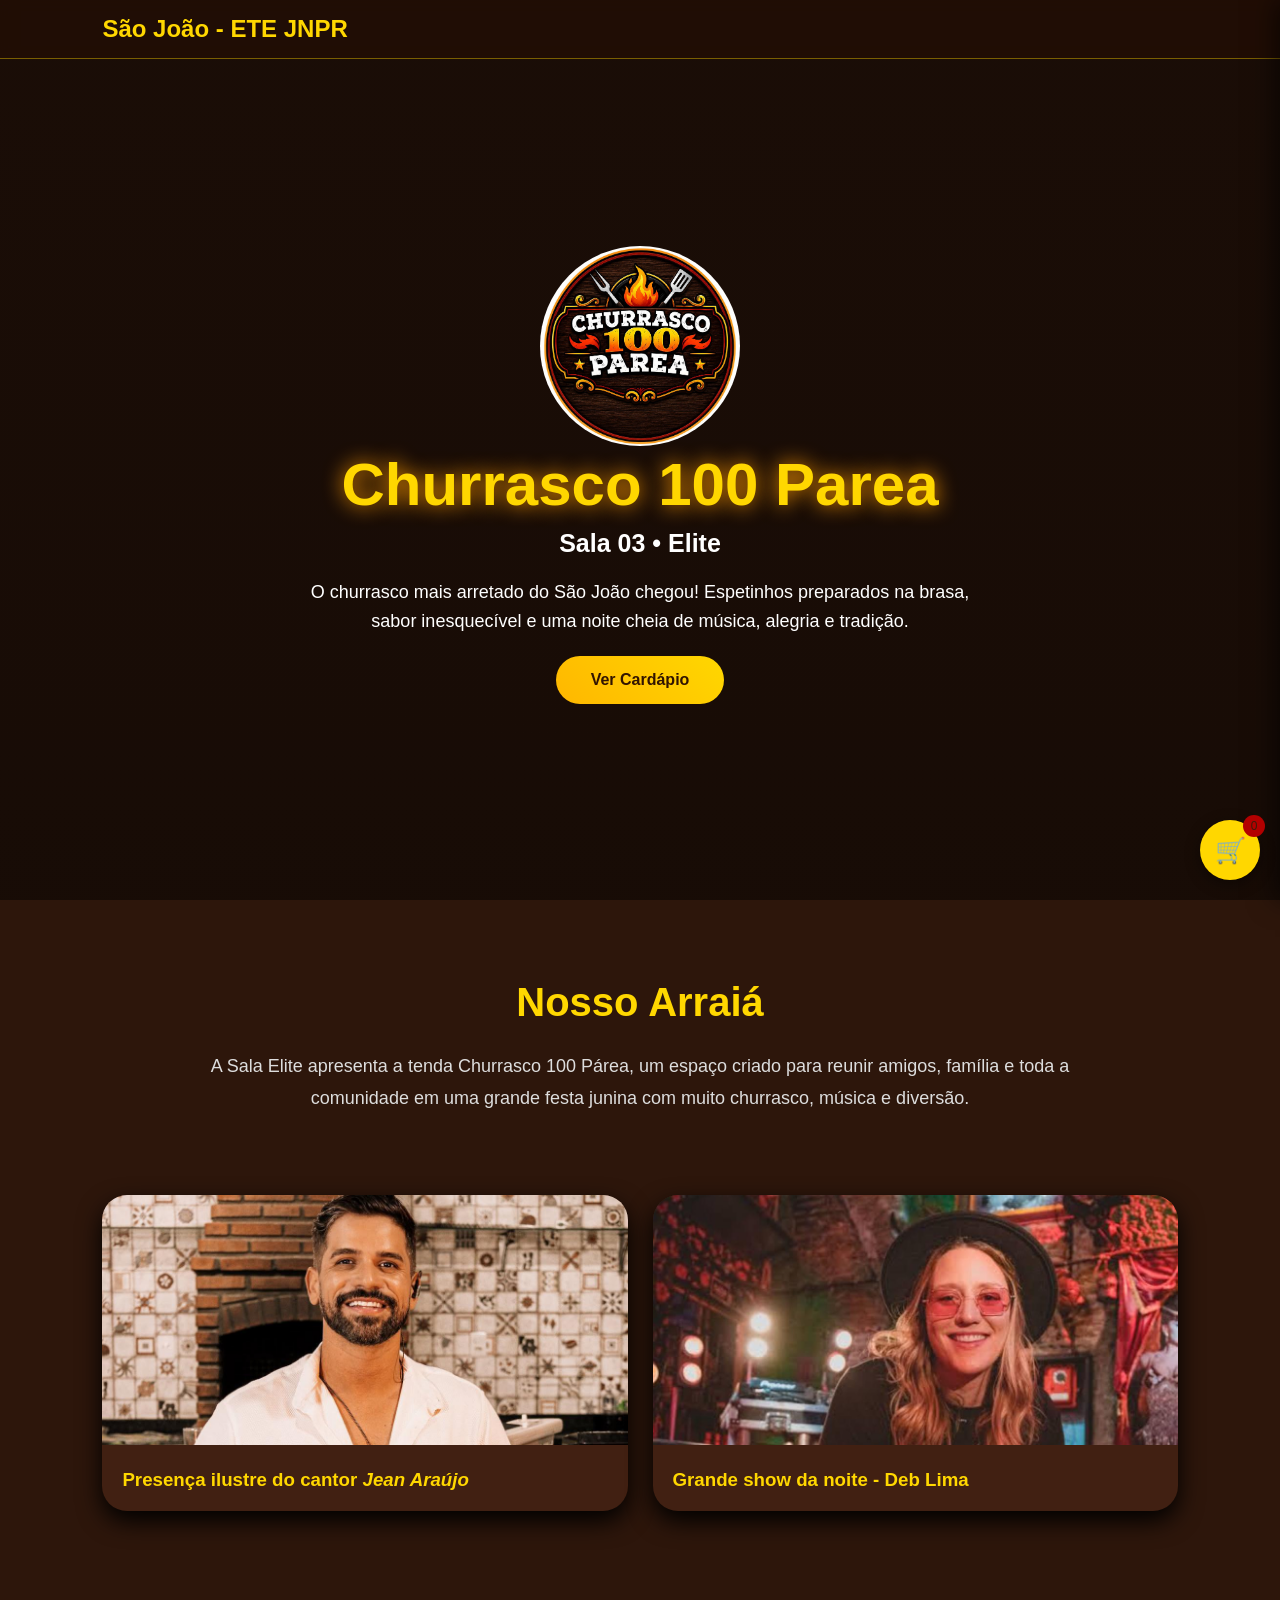
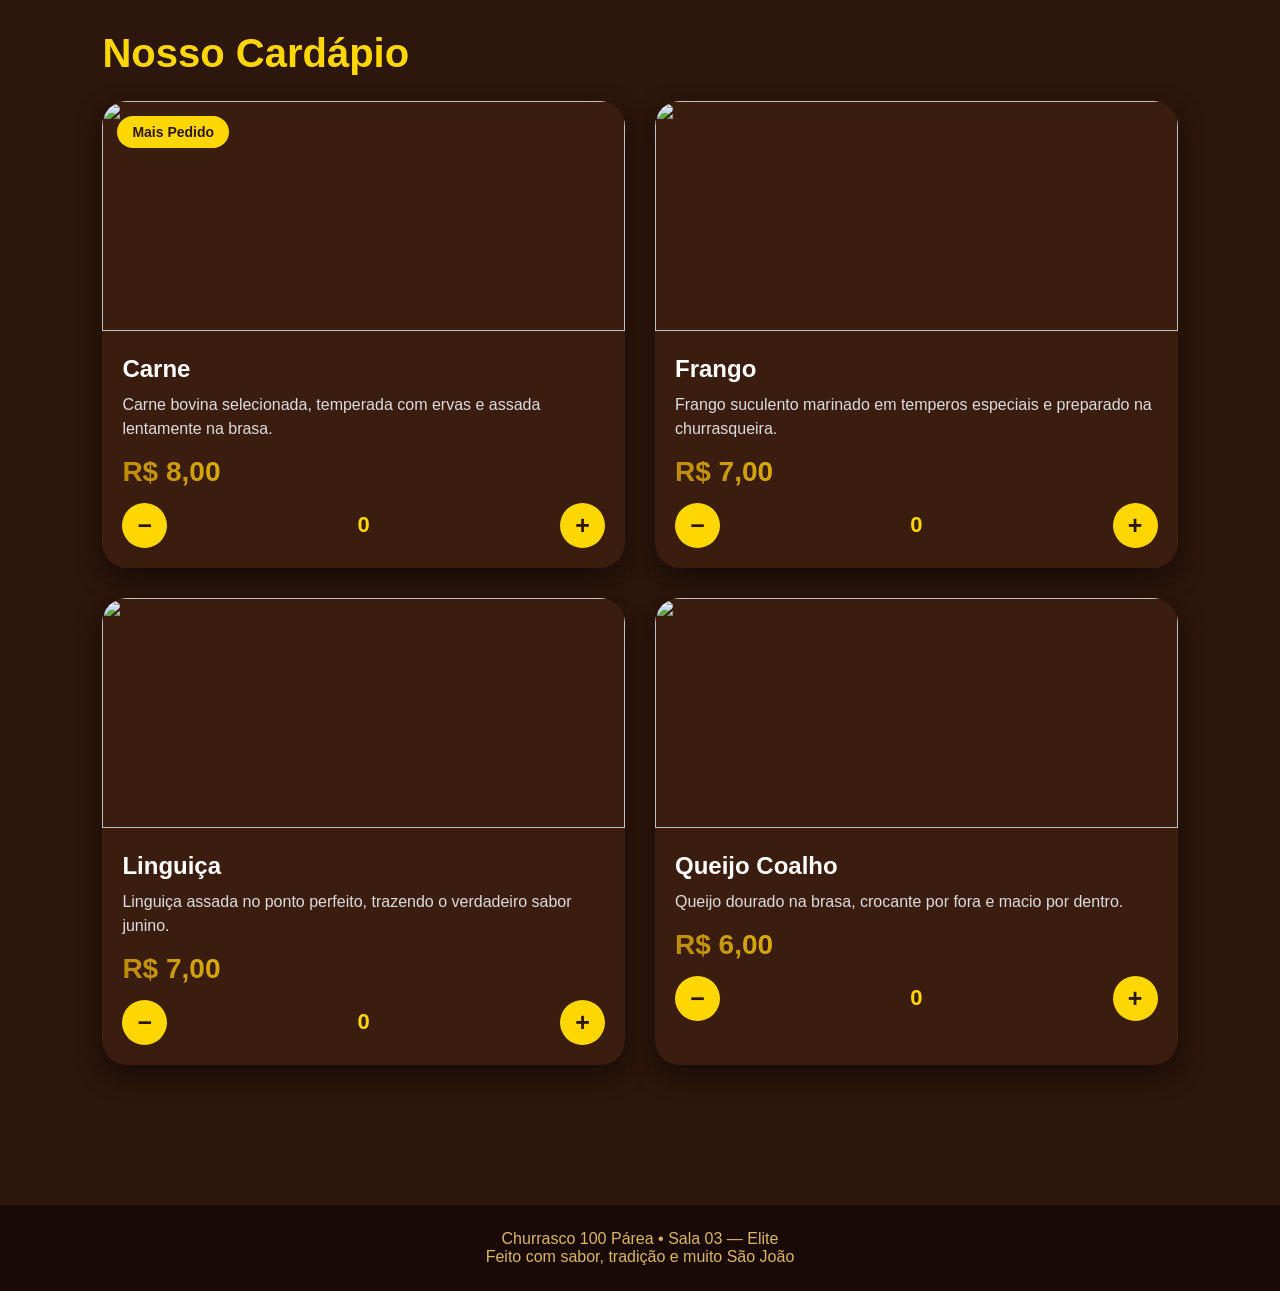
==== sala4.html @ 8bf2d3a0 "Produtos reais modificados" ====
<!DOCTYPE html>
<html lang="pt-BR">
<head>
<meta charset="UTF-8">
<meta name="viewport" content="width=device-width, initial-scale=1.0">

<title>Tapioca Sem Vergonha | Sala Lendários</title>

<link rel="preconnect" href="https://fonts.googleapis.com">
<link rel="preconnect" href="https://fonts.gstatic.com" crossorigin>

<link rel="stylesheet" href="css/style.css">
<link rel="stylesheet" href="css/cardapio.css">

<style>


/* Banner principal */



</style>

</head>

<body>


<header class="topo">

<div class="logo">
São João - ETE JNPR
</div>




</header>



<section class="hero">


<div class="hero-conteudo">


<div class="mascote">
<img src="media/images/logomarca.jpeg">
</div>


<h1>
Churrasco 100 Parea
</h1>


<h2>
Sala 03 • Elite
</h2>


<p>
O churrasco mais arretado do São João chegou!
Espetinhos preparados na brasa, sabor inesquecível
e uma noite cheia de música, alegria e tradição.
</p>


<a href="#cardapio" class="botao-cardapio">
Ver Cardápio
</a>


</div>


</section>


<section class="evento">

<h2 class="titulo">
Nosso Arraiá
</h2>

<p>
A Sala Elite apresenta a tenda Churrasco 100 Párea,
um espaço criado para reunir amigos, família e toda
a comunidade em uma grande festa junina com muito
churrasco, música e diversão.
</p>

</section>


<section class="atracoes">


<div class="card-atracao">

<img src="media/images/jeanaraujo.jpeg">

<h3>
Presença ilustre do cantor <i>Jean Araújo</i>
</h3>

</div>


<div class="card-atracao">

<img src="media/images/deblima.jpeg">

<h3>
Grande show da noite - Deb Lima
</h3>

</div>

</section>
<!-- CARDÁPIO -->

<style>


</style>


<section class="cardapio" id="cardapio">

<h2 class="titulo">
Nosso Cardápio
</h2>


<div class="grade-cardapio">


<!-- Carne -->

<div class="produto">

<div class="selo">
Mais Pedido
</div>

<img src="https://images.unsplash.com/photo-1529193591184-b1d58069ecdd">

<div class="conteudo">

<h3>Carne</h3>

<p>
Carne bovina selecionada, temperada com ervas e assada lentamente na brasa.
</p>

<div class="preco">
R$ 8,00
</div>

<div class="controle">

<button onclick="remover('Carne',8)">−</button>

<div class="quantidade" id="qtd-Carne">
0
</div>

<button onclick="adicionar('Carne',8)">
+
</button>

</div>

</div>

</div>


<!-- Frango -->


<div class="produto">

<img src="https://images.unsplash.com/photo-1608039755401-742074f0548d">

<div class="conteudo">

<h3>Frango</h3>

<p>
Frango suculento marinado em temperos especiais e preparado na churrasqueira.
</p>

<div class="preco">
R$ 7,00
</div>


<div class="controle">

<button onclick="remover('Frango',7)">
−
</button>


<div class="quantidade" id="qtd-Frango">
0
</div>


<button onclick="adicionar('Frango',7)">
+
</button>


</div>

</div>

</div>


<!-- Linguiça -->


<div class="produto">

<img src="https://images.unsplash.com/photo-1555939594-58d7cb561ad1">


<div class="conteudo">


<h3>
Linguiça
</h3>


<p>
Linguiça assada no ponto perfeito, trazendo o verdadeiro sabor junino.
</p>


<div class="preco">
R$ 7,00
</div>


<div class="controle">


<button onclick="remover('Linguiça',7)">
−
</button>


<div class="quantidade" id="qtd-Linguiça">
0
</div>


<button onclick="adicionar('Linguiça',7)">
+
</button>


</div>


</div>
</div>
<!-- Queijo -->
<div class="produto">
<img src="https://images.unsplash.com/photo-1544025162-d76694265947">
<div class="conteudo">
<h3>
Queijo Coalho
</h3>
<p>
Queijo dourado na brasa, crocante por fora e macio por dentro.
</p>
<div class="preco">
R$ 6,00
</div>
<div class="controle">
<button onclick="remover('Queijo',6)">
−
</button>
<div class="quantidade" id="qtd-Queijo">
0
</div>
<button onclick="adicionar('Queijo',6)">
+
</button>
</div>
</div>
</div>
</div>
</section>
<div class="painel-carrinho" id="carrinho">

<button class="fechar" onclick="fecharCarrinho()">&Cross;</button>

<h2 class="titulo-carrinho">
🛒 Seu Pedido
</h2>

<div id="listaCarrinho">
    <p>Seu carrinho está vazio.</p>
</div>

<div class="total-carrinho">
Total: R$ <span id="valorTotal">0.00</span>
</div>

<button class="finalizar" onclick="finalizarPedido()">
Finalizar Pedido
</button>

</div>

<footer>

Churrasco 100 Párea • Sala 03 — Elite<br>
Feito com sabor, tradição e muito São João

</footer>

<div class="botao-carrinho">

🛒

<div class="contador">
0
</div>

</div>

<script src="js/script.js"></script>
<script src="js/sala4.js"></script>
</body>
</html>
---- css/style.css ----
body{
    overflow-x:hidden;
}

.painel-carrinho{
    position:fixed;
    top:0;
    right:0;
    width:350px;
    height:100vh;
    background:#2a1208;
    box-shadow:-5px 0 25px rgba(0,0,0,.6);
    z-index:2000;
    padding:25px;
    overflow-y:auto;

    transform:translateX(100%);
    transition:transform .4s ease;
}

.painel-carrinho.abrir{
    transform:translateX(0);
}

.titulo-carrinho{
    color:#ffd700;
    font-size:30px;
    margin-bottom:20px;
    text-align:center;
}

.fechar{
    position:absolute;
    top:15px;
    right:20px;
    background:none;
    border:none;
    color:white;
    font-size:30px;
    cursor:pointer;
}

.item-carrinho{
    background:#442314;
    padding:15px;
    border-radius:15px;
    margin-bottom:15px;
}

.item-carrinho h4{
    color:#ffd700;
}

.item-carrinho p{
    color:#ddd;
}

.total-carrinho{
    margin-top:20px;
    font-size:25px;
    font-weight:bold;
    text-align:center;
    color:#ffd700;
}

.finalizar{
    margin-top:20px;
    width:100%;
    padding:15px;
    border:none;
    border-radius:30px;
    background:linear-gradient(45deg,#ffb700,#ffd700);
    color:#3b1d10;
    font-weight:bold;
    font-size:18px;
    cursor:pointer;
}

@media(max-width:700px){
    .painel-carrinho{
        width:100%;
    }
}

.hero{
    min-height:100vh;
    background:
    linear-gradient(
        rgba(20,10,5,.75),
        rgba(20,10,5,.85)
    ),
    url("https://images.unsplash.com/photo-1555939594-58d7cb561ad1");
    
    background-size:cover;
    background-position:center;

    display:flex;
    justify-content:center;
    align-items:center;
    text-align:center;
    padding:30px;
}


.hero-conteudo{
    animation: subir 1s ease;
}


@keyframes subir{
    from{
        opacity:0;
        transform:translateY(50px);
    }
    to{
        opacity:1;
        transform:translateY(0);
    }
}


.mascote{
    margin-top:50px;
}
.mascote img {
    width: 200px;
    height: auto;
    border-radius: 50%;
}


.hero h1{
    font-size:60px;
    color:#ffd700;
    text-shadow: 0 0 20px #ff9900;
}


.hero h2{
    font-size:25px;
    margin-top:10px;
}


.hero p{
    max-width:700px;
    margin:20px auto;
    font-size:18px;
    line-height:1.6;
}


.botao-cardapio{
    display:inline-block;
    background:linear-gradient(
        45deg,
        #ffb700,
        #ffd700
    );

    color:#311400;
    text-decoration:none;
    font-weight:bold;
    padding:15px 35px;
    border-radius:30px;
    transition:.3s;
}


.botao-cardapio:hover{
    transform:scale(1.08);
}


/* Informações do evento */

.evento{
    padding:80px 8%;
    text-align:center;
}


.titulo{
    color:#ffd700;
    font-size:40px;
    margin-bottom:25px;
}


.evento p{
    max-width:900px;
    margin:auto;
    line-height:1.8;
    font-size:18px;
    color:#ddd;
}


/* Atrações */

.atracoes{
    padding:0 8% 80px;
    display:grid;
    grid-template-columns:repeat(2,1fr);
    gap:25px;
}


.card-atracao{
    background:#412012;
    border-radius:25px;
    overflow:hidden;
    box-shadow:0 10px 25px black;
    transition:.3s;
}


.card-atracao:hover{
    transform:translateY(-10px);
}


.card-atracao img{
    width:100%;
    height:250px;
    object-fit:cover;
}


.card-atracao h3{
    padding:20px;
    color:#ffd700;
}


@media(max-width:700px){

.hero h1{
    font-size:38px;
}

.hero h2{
    font-size:18px;
}

.atracoes{
    grid-template-columns:1fr;
}

}

*{
    margin:0;
    padding:0;
    box-sizing:border-box;
    font-family: Arial, Helvetica, sans-serif;
}

html{
    scroll-behavior: smooth;
}

body{
    background: #2d160b;
    color: white;
}


/* Barra superior */

.topo{
    position: fixed;
    width:100%;
    top:0;
    z-index:1000;
    background: rgba(35,15,5,.85);
    backdrop-filter: blur(8px);
    padding:15px 8%;
    display:flex;
    justify-content:space-between;
    align-items:center;
    border-bottom:1px solid rgba(255,215,0,.4);
}


.logo{
    font-size:24px;
    font-weight:bold;
    color:#ffd700;
}


/* Botão do carrinho */

.botao-carrinho{
    background:#ffd700;
    color:#3a1c08;
    width:60px;
    height:60px;
    border-radius:50%;

    display:flex;
    align-items:center;
    justify-content:center;

    font-size:25px;
    cursor:pointer;

    position:fixed;
    bottom:20px;
    right:20px;

    z-index:3000;

    box-shadow:0 4px 15px rgba(0,0,0,.4);
}


.contador{
    position:absolute;
    top:-5px;
    right:-5px;

    background:#b30000;
    width:22px;
    height:22px;

    border-radius:50%;

    font-size:12px;
    display:flex;
    align-items:center;
    justify-content:center;
}

footer {
    text-align:center;
    padding:25px;
    background:#1a0a05;
    color:#d9b66a;
    margin-top:40px;
}
---- css/cardapio.css ----
.cardapio{
    padding: 40px 8% 100px;
}

.grade-cardapio{
    display:grid;
    grid-template-columns: repeat(2,1fr);
    gap:30px;
}

.produto{
    background:#3b1d10;
    border-radius:25px;
    overflow:hidden;
    box-shadow:0 10px 25px rgba(0,0,0,.5);
    position:relative;
    transition:.3s;
}

.produto:hover{
    transform:translateY(-10px);
}

.selo{
    position:absolute;
    top:15px;
    left:15px;
    background:#ffd700;
    color:#2d160b;
    padding:8px 15px;
    border-radius:20px;
    font-weight:bold;
    font-size:14px;
}

.produto img{
    width:100%;
    height:230px;
    object-fit:cover;
}

.conteudo{
    padding:20px;
}

.conteudo h3{
    font-size:24px;
    margin-bottom:10px;
}

.conteudo p{
    color:#ddd;
    line-height:1.5;
}

.preco{
    margin:15px 0;
    font-size:28px;
    font-weight:bold;
    background:linear-gradient(
        45deg,
        #b8860b,
        #ffd700,
        #fff3a0
    );
    -webkit-background-clip:text;
    -webkit-text-fill-color:transparent;
}

.controle{
    display:flex;
    justify-content:space-between;
    align-items:center;
    margin-top:15px;
}

.controle button{
    width:45px;
    height:45px;
    border:none;
    border-radius:50%;
    background:#ffd700;
    color:#2d160b;
    font-size:25px;
    font-weight:bold;
    cursor:pointer;
}

.quantidade{
    font-size:22px;
    color:#ffd700;
    font-weight:bold;
}

@media(max-width:700px){

.grade-cardapio{
    grid-template-columns:1fr;
}

.controle button{
    width:40px;
    height:40px;
}

}
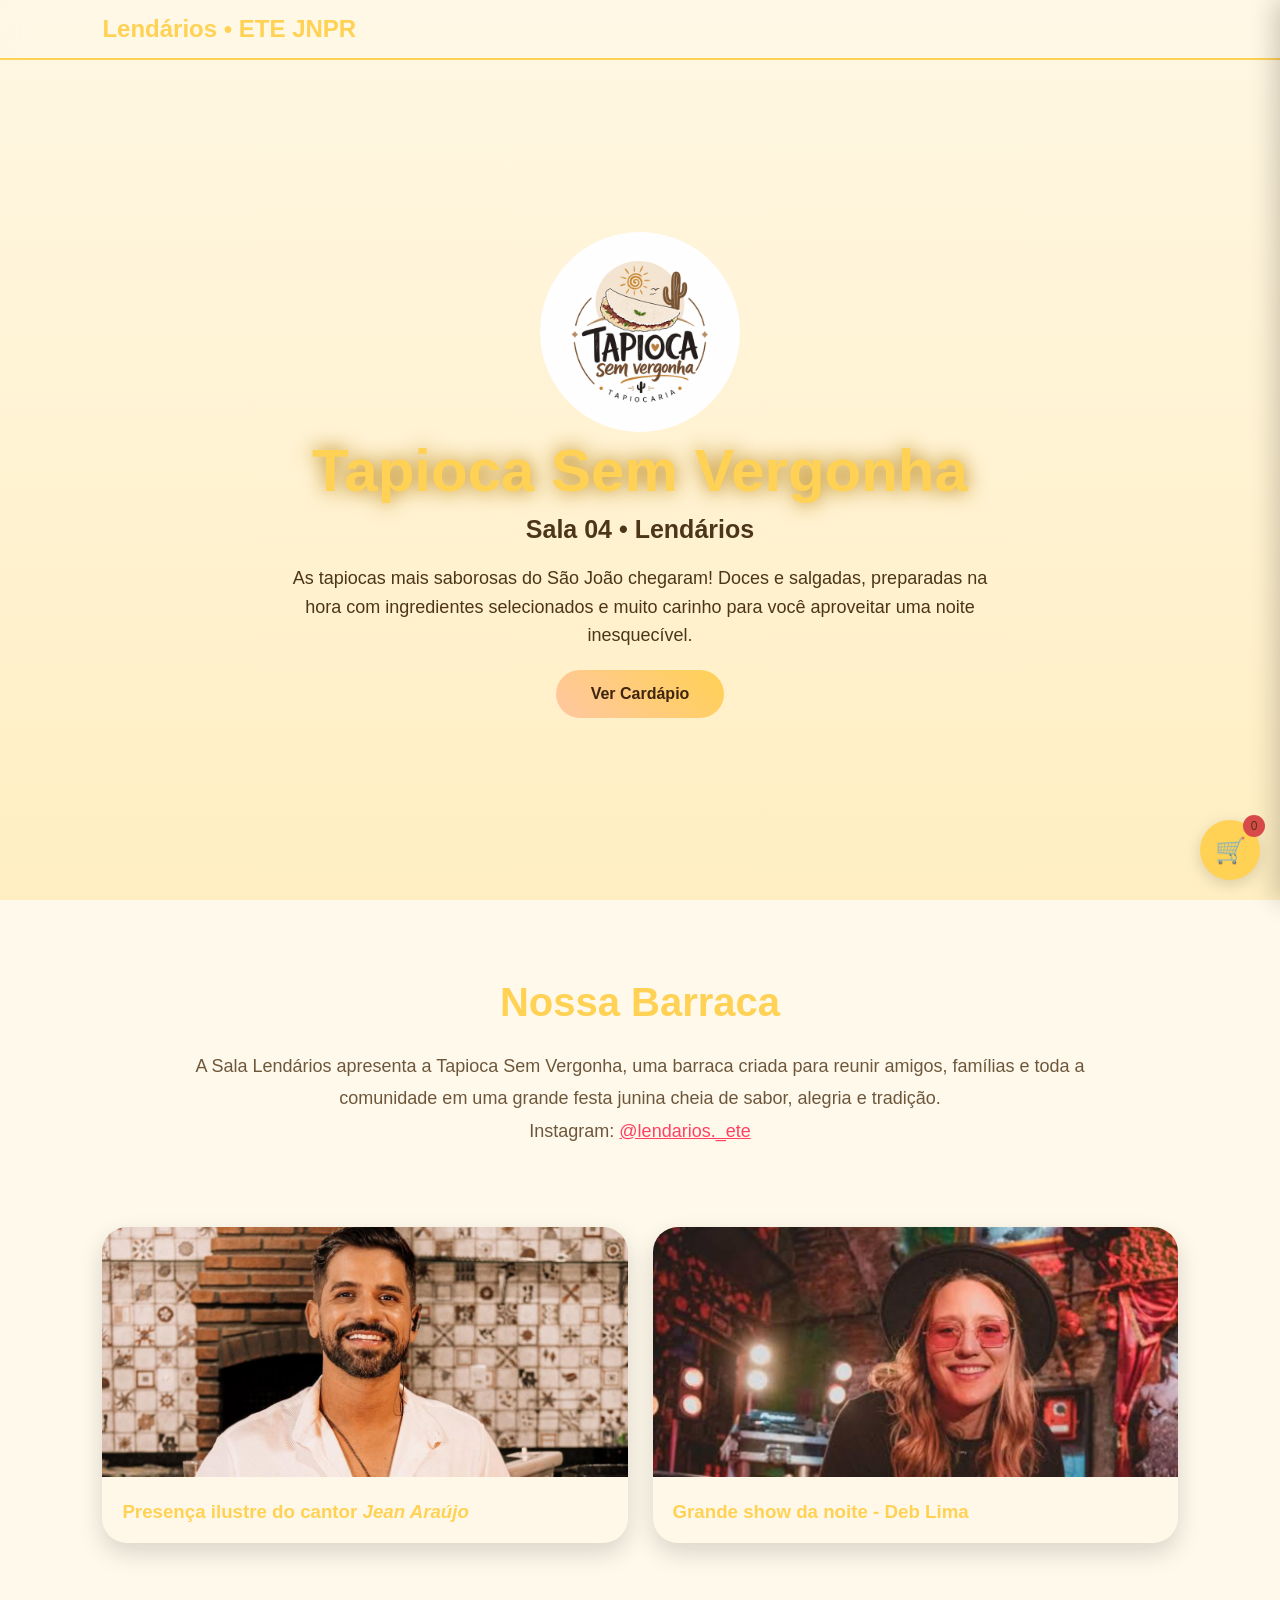
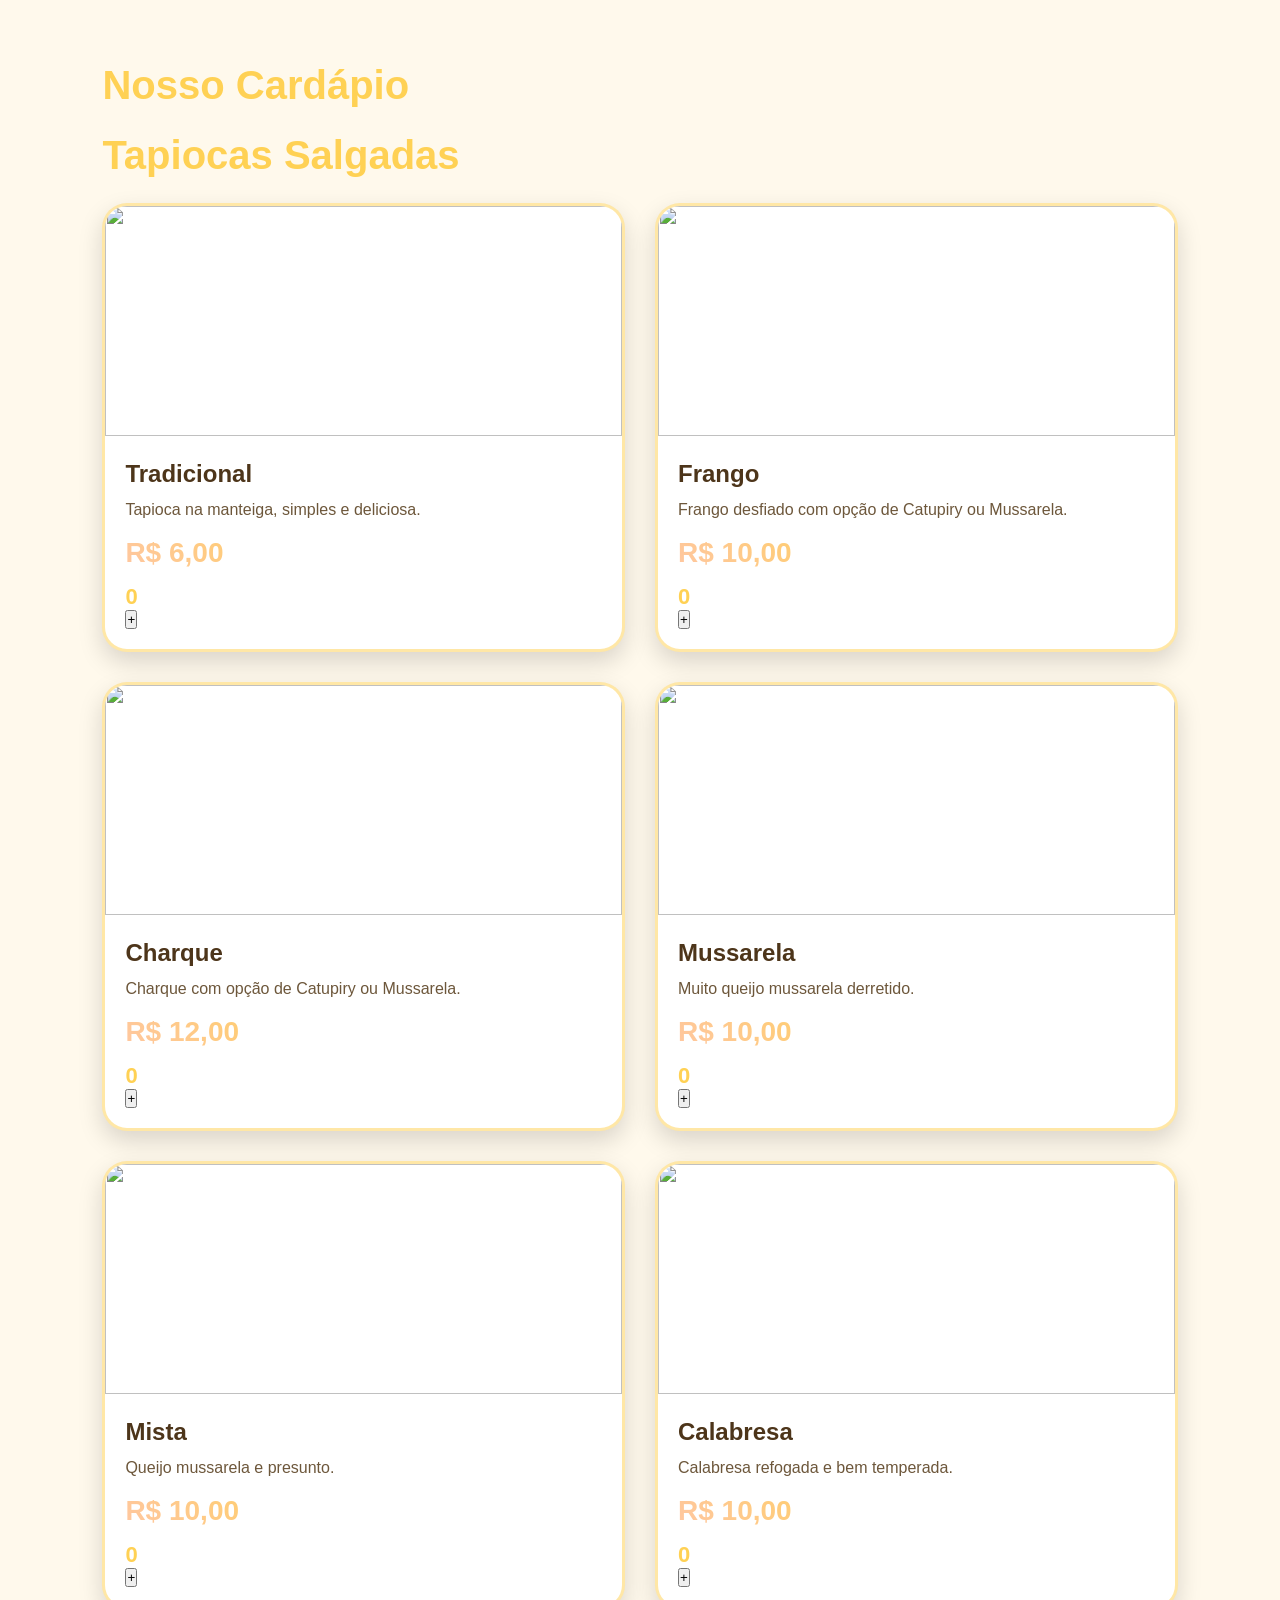
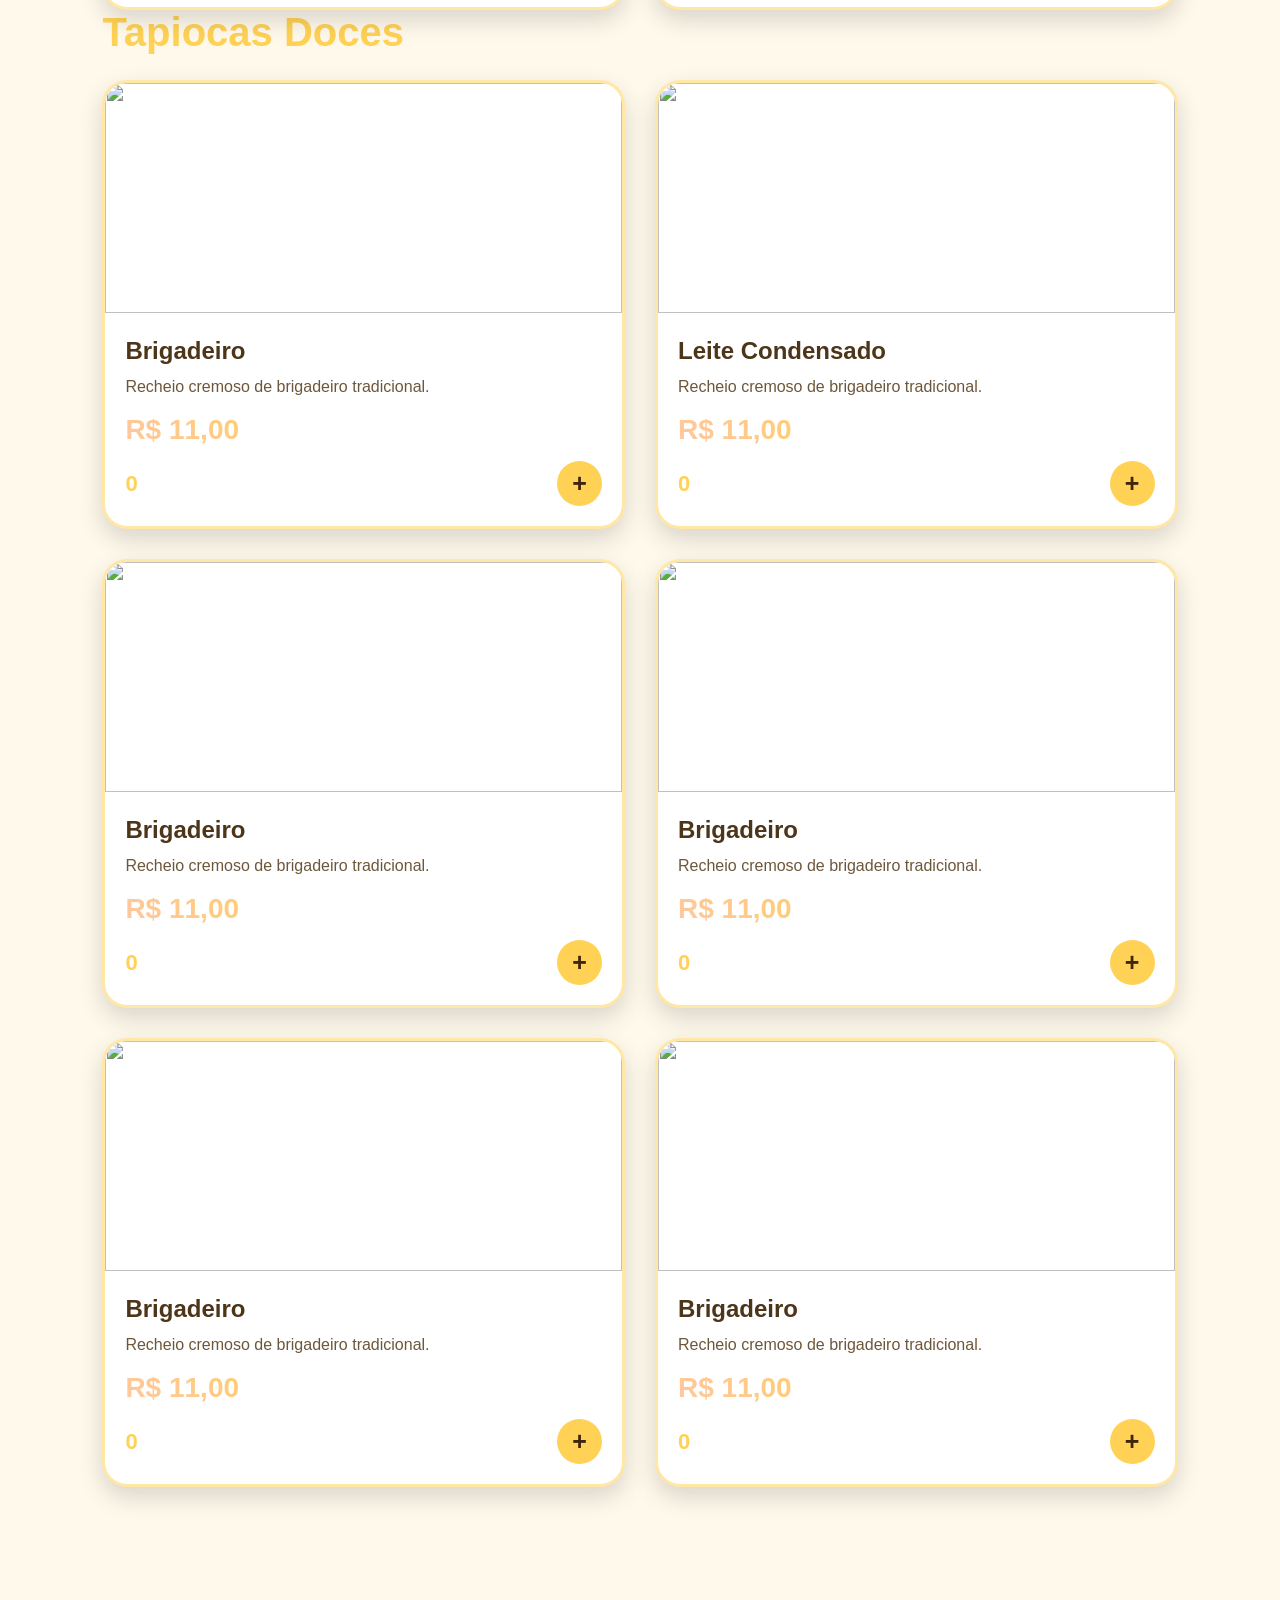
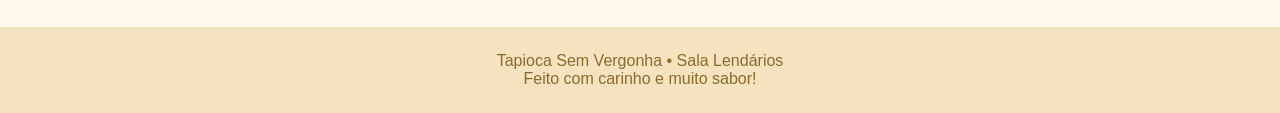
==== commit b88f87ca: "CSS corrigido e Sala 4 começado" ====
--- a/sala4.html
+++ b/sala4.html
@@ -10,60 +10,36 @@
 <link rel="preconnect" href="https://fonts.gstatic.com" crossorigin>
 
 <link rel="stylesheet" href="css/style.css">
-<link rel="stylesheet" href="css/cardapio.css">
-
-<style>
-
-
-/* Banner principal */
-
-
-
-</style>
+<link rel="stylesheet" href="css/sala4.css">
 
 </head>
-
 <body>
 
-
 <header class="topo">
 
 <div class="logo">
-São João - ETE JNPR
-</div>
-
-
-
+Lendários • ETE JNPR
+</div>
 
 </header>
 
-
-
 <section class="hero">
-
-
 <div class="hero-conteudo">
-
-
 <div class="mascote">
-<img src="media/images/logomarca.jpeg">
-</div>
-
-
+<img src="media/images/logo_sala4.jpeg">
+</div>
 <h1>
-Churrasco 100 Parea
+Tapioca Sem Vergonha
 </h1>
-
-
 <h2>
-Sala 03 • Elite
+Sala 04 • Lendários
 </h2>
 
-
-<p>
-O churrasco mais arretado do São João chegou!
-Espetinhos preparados na brasa, sabor inesquecível
-e uma noite cheia de música, alegria e tradição.
+<p>
+As tapiocas mais saborosas do São João chegaram!
+Doces e salgadas, preparadas na hora com ingredientes
+selecionados e muito carinho para você aproveitar
+uma noite inesquecível.
 </p>
 
 
@@ -81,14 +57,18 @@
 <section class="evento">
 
 <h2 class="titulo">
-Nosso Arraiá
+Nossa Barraca
 </h2>
 
 <p>
-A Sala Elite apresenta a tenda Churrasco 100 Párea,
-um espaço criado para reunir amigos, família e toda
-a comunidade em uma grande festa junina com muito
-churrasco, música e diversão.
+A Sala Lendários apresenta a Tapioca Sem Vergonha,
+uma barraca criada para reunir amigos, famílias e toda
+a comunidade em uma grande festa junina cheia de sabor,
+alegria e tradição.
+</p>
+
+<p>
+Instagram: <a href="https://www.instagram.com/lendarios._ete?utm_source=ig_web_button_share_sheet&igsh=ZDNlZDc0MzIxNw==">@lendarios._ete</a>
 </p>
 
 </section>
@@ -119,13 +99,6 @@
 </div>
 
 </section>
-<!-- CARDÁPIO -->
-
-<style>
-
-
-</style>
-
 
 <section class="cardapio" id="cardapio">
 
@@ -133,170 +106,290 @@
 Nosso Cardápio
 </h2>
 
+<h3 class="titulo">
+Tapiocas Salgadas
+</h3>
+
 
 <div class="grade-cardapio">
 
-
-<!-- Carne -->
-
-<div class="produto">
-
-<div class="selo">
-Mais Pedido
-</div>
-
-<img src="https://images.unsplash.com/photo-1529193591184-b1d58069ecdd">
-
-<div class="conteudo">
-
-<h3>Carne</h3>
-
-<p>
-Carne bovina selecionada, temperada com ervas e assada lentamente na brasa.
-</p>
-
-<div class="preco">
-R$ 8,00
-</div>
-
-<div class="controle">
-
-<button onclick="remover('Carne',8)">−</button>
-
-<div class="quantidade" id="qtd-Carne">
-0
-</div>
-
-<button onclick="adicionar('Carne',8)">
-+
-</button>
-
-</div>
-
-</div>
-
-</div>
-
-
-<!-- Frango -->
-
-
-<div class="produto">
-
-<img src="https://images.unsplash.com/photo-1608039755401-742074f0548d">
-
-<div class="conteudo">
-
+<div class="produto">
+
+<img src="https://encrypted-tbn0.gstatic.com/images?q=tbn:ANd9GcSapyC0Q4CDub-XWkuelYWZqKrI5QanlFvmNkxdcg4-Lw&s=10">
+
+<div class="conteudo">
+
+<h3>Tradicional</h3>
+
+<p>
+Tapioca na manteiga, simples e deliciosa.
+</p>
+
+<div class="preco">
+R$ 6,00
+</div>
+
+<div class="quantidade" id="qtd-Tradicional">
+0
+</div>
+
+<button onclick="adicionar('Tradicional',6)">
++
+</button>
+</div>
+</div>
+
+<div class="produto">
+<img src="https://encrypted-tbn0.gstatic.com/images?q=tbn:ANd9GcS68zkCyGmH6HgVZYznusi1KMUJM4Sk9mXrNaUElkEmCg&s=10">
+<div class="conteudo">
 <h3>Frango</h3>
 
 <p>
-Frango suculento marinado em temperos especiais e preparado na churrasqueira.
-</p>
-
-<div class="preco">
-R$ 7,00
-</div>
-
-
-<div class="controle">
-
-<button onclick="remover('Frango',7)">
-−
-</button>
-
+Frango desfiado com opção de Catupiry ou Mussarela.
+</p>
+
+<div class="preco">
+R$ 10,00
+</div>
 
 <div class="quantidade" id="qtd-Frango">
 0
 </div>
 
-
-<button onclick="adicionar('Frango',7)">
-+
-</button>
-
-
-</div>
-
-</div>
-
-</div>
-
-
-<!-- Linguiça -->
-
-
-<div class="produto">
-
-<img src="https://images.unsplash.com/photo-1555939594-58d7cb561ad1">
-
-
-<div class="conteudo">
-
-
-<h3>
-Linguiça
+<button onclick="adicionar('Frango',10)">
++
+</button>
+</div>
+</div>
+
+
+<div class="produto">
+<img src="https://encrypted-tbn0.gstatic.com/images?q=tbn:ANd9GcSkb4yGrOJceZ74VcRcWgha23p68JIV2o6vug2_Ilk7TA&s=10">
+<div class="conteudo">
+<h3>Charque</h3>
+
+<p>
+Charque com opção de Catupiry ou Mussarela.
+</p>
+
+<div class="preco">
+R$ 12,00
+</div>
+
+<div class="quantidade" id="qtd-Charque">
+0
+</div>
+
+<button onclick="adicionar('Charque',12)">
++
+</button>
+</div>
+</div>
+
+<div class="produto">
+<img src="https://encrypted-tbn0.gstatic.com/images?q=tbn:ANd9GcR3RYagmjqa_Xf0fICVjuMVEo4DY7pKmD2_VCRdpvUIQQ&s=10">
+<div class="conteudo">
+<h3>Mussarela</h3>
+
+<p>
+Muito queijo mussarela derretido.
+</p>
+
+<div class="preco">
+R$ 10,00
+</div>
+
+<div class="quantidade" id="qtd-Charque">
+0
+</div>
+
+<button onclick="adicionar('Charque',12)">
++
+</button>
+</div>
+</div>
+
+<div class="produto">
+<img src="https://encrypted-tbn0.gstatic.com/images?q=tbn:ANd9GcR3RYagmjqa_Xf0fICVjuMVEo4DY7pKmD2_VCRdpvUIQQ&s=10">
+<div class="conteudo">
+<h3>Mista</h3>
+
+<p>
+Queijo mussarela e presunto.
+</p>
+
+<div class="preco">
+R$ 10,00
+</div>
+
+<div class="quantidade" id="qtd-Charque">
+0
+</div>
+
+<button onclick="adicionar('Charque',12)">
++
+</button>
+</div>
+</div>
+
+<div class="produto">
+<img src="https://encrypted-tbn0.gstatic.com/images?q=tbn:ANd9GcR3RYagmjqa_Xf0fICVjuMVEo4DY7pKmD2_VCRdpvUIQQ&s=10">
+<div class="conteudo">
+<h3>Calabresa</h3>
+
+<p>
+Calabresa refogada e bem temperada.
+</p>
+
+<div class="preco">
+R$ 10,00
+</div>
+
+<div class="quantidade" id="qtd-Charque">
+0
+</div>
+
+<button onclick="adicionar('Charque',12)">
++
+</button>
+</div>
+</div>
+</div>
+
+<h3 class="titulo">
+Tapiocas Doces
 </h3>
 
-
-<p>
-Linguiça assada no ponto perfeito, trazendo o verdadeiro sabor junino.
-</p>
-
-
-<div class="preco">
-R$ 7,00
-</div>
-
-
-<div class="controle">
-
-
-<button onclick="remover('Linguiça',7)">
-−
-</button>
-
-
-<div class="quantidade" id="qtd-Linguiça">
-0
-</div>
-
-
-<button onclick="adicionar('Linguiça',7)">
-+
-</button>
-
-
-</div>
-
-
-</div>
-</div>
-<!-- Queijo -->
-<div class="produto">
-<img src="https://images.unsplash.com/photo-1544025162-d76694265947">
-<div class="conteudo">
-<h3>
-Queijo Coalho
-</h3>
-<p>
-Queijo dourado na brasa, crocante por fora e macio por dentro.
-</p>
-<div class="preco">
-R$ 6,00
-</div>
-<div class="controle">
-<button onclick="remover('Queijo',6)">
-−
-</button>
-<div class="quantidade" id="qtd-Queijo">
-0
-</div>
-<button onclick="adicionar('Queijo',6)">
-+
-</button>
-</div>
-</div>
-</div>
+<div class="grade-cardapio">
+
+<div class="produto">
+<img src="URL_DA_IMAGEM">
+<div class="conteudo">
+<h3>Brigadeiro</h3>
+<p>
+Recheio cremoso de brigadeiro tradicional.
+</p>
+<div class="preco">
+R$ 11,00
+</div>
+<div class="controle">
+<div class="quantidade" id="qtd-Brigadeiro">
+0
+</div>
+<button onclick="adicionar('Brigadeiro',11)">
++
+</button>
+</div>
+</div>
+</div>
+
+<div class="produto">
+<img src="URL_DA_IMAGEM">
+<div class="conteudo">
+<h3>Leite Condensado</h3>
+<p>
+Recheio cremoso de brigadeiro tradicional.
+</p>
+<div class="preco">
+R$ 11,00
+</div>
+<div class="controle">
+<div class="quantidade" id="qtd-Brigadeiro">
+0
+</div>
+<button onclick="adicionar('Brigadeiro',11)">
++
+</button>
+</div>
+</div>
+</div>
+
+<div class="produto">
+<img src="URL_DA_IMAGEM">
+<div class="conteudo">
+<h3>Brigadeiro</h3>
+<p>
+Recheio cremoso de brigadeiro tradicional.
+</p>
+<div class="preco">
+R$ 11,00
+</div>
+<div class="controle">
+<div class="quantidade" id="qtd-Brigadeiro">
+0
+</div>
+<button onclick="adicionar('Brigadeiro',11)">
++
+</button>
+</div>
+</div>
+</div>
+
+<div class="produto">
+<img src="URL_DA_IMAGEM">
+<div class="conteudo">
+<h3>Brigadeiro</h3>
+<p>
+Recheio cremoso de brigadeiro tradicional.
+</p>
+<div class="preco">
+R$ 11,00
+</div>
+<div class="controle">
+<div class="quantidade" id="qtd-Brigadeiro">
+0
+</div>
+<button onclick="adicionar('Brigadeiro',11)">
++
+</button>
+</div>
+</div>
+</div>
+
+<div class="produto">
+<img src="URL_DA_IMAGEM">
+<div class="conteudo">
+<h3>Brigadeiro</h3>
+<p>
+Recheio cremoso de brigadeiro tradicional.
+</p>
+<div class="preco">
+R$ 11,00
+</div>
+<div class="controle">
+<div class="quantidade" id="qtd-Brigadeiro">
+0
+</div>
+<button onclick="adicionar('Brigadeiro',11)">
++
+</button>
+</div>
+</div>
+</div>
+
+<div class="produto">
+<img src="URL_DA_IMAGEM">
+<div class="conteudo">
+<h3>Brigadeiro</h3>
+<p>
+Recheio cremoso de brigadeiro tradicional.
+</p>
+<div class="preco">
+R$ 11,00
+</div>
+<div class="controle">
+<div class="quantidade" id="qtd-Brigadeiro">
+0
+</div>
+<button onclick="adicionar('Brigadeiro',11)">
++
+</button>
+</div>
+</div>
+</div>
+
+</div>
+
 </div>
 </section>
 <div class="painel-carrinho" id="carrinho">
@@ -323,8 +416,8 @@
 
 <footer>
 
-Churrasco 100 Párea • Sala 03 — Elite<br>
-Feito com sabor, tradição e muito São João
+Tapioca Sem Vergonha • Sala Lendários<br>
+Feito com carinho e muito sabor!
 
 </footer>
 
@@ -339,6 +432,6 @@
 </div>
 
 <script src="js/script.js"></script>
-<script src="js/sala4.js"></script>
+<script src="js/sala3.js"></script>
 </body>
 </html>
--- a/css/style.css
+++ b/css/style.css
@@ -8,8 +8,8 @@
     right:0;
     width:350px;
     height:100vh;
-    background:#2a1208;
-    box-shadow:-5px 0 25px rgba(0,0,0,.6);
+    background: var(--cor-fundo-secundaria);
+    box-shadow:-5px 0 25px var(--sombra-carrinho);
     z-index:2000;
     padding:25px;
     overflow-y:auto;
@@ -23,7 +23,7 @@
 }
 
 .titulo-carrinho{
-    color:#ffd700;
+    color:var(--cor-dourado);
     font-size:30px;
     margin-bottom:20px;
     text-align:center;
@@ -41,18 +41,18 @@
 }
 
 .item-carrinho{
-    background:#442314;
+    background:var(--cor-fundo-card);
     padding:15px;
     border-radius:15px;
     margin-bottom:15px;
 }
 
 .item-carrinho h4{
-    color:#ffd700;
+    color:var(--cor-dourado);
 }
 
 .item-carrinho p{
-    color:#ddd;
+    color:var(--cor-texto-suave);
 }
 
 .total-carrinho{
@@ -60,7 +60,7 @@
     font-size:25px;
     font-weight:bold;
     text-align:center;
-    color:#ffd700;
+    color:var(--cor-dourado);
 }
 
 .finalizar{
@@ -69,8 +69,8 @@
     padding:15px;
     border:none;
     border-radius:30px;
-    background:linear-gradient(45deg,#ffb700,#ffd700);
-    color:#3b1d10;
+    background:linear-gradient(45deg,var(--cor-dourado-escuro),var(--cor-dourado));
+    color:var(--cor-texto-marrom-medio);
     font-weight:bold;
     font-size:18px;
     cursor:pointer;
@@ -84,12 +84,6 @@
 
 .hero{
     min-height:100vh;
-    background:
-    linear-gradient(
-        rgba(20,10,5,.75),
-        rgba(20,10,5,.85)
-    ),
-    url("https://images.unsplash.com/photo-1555939594-58d7cb561ad1");
     
     background-size:cover;
     background-position:center;
@@ -131,8 +125,8 @@
 
 .hero h1{
     font-size:60px;
-    color:#ffd700;
-    text-shadow: 0 0 20px #ff9900;
+    color:var(--cor-dourado);
+    text-shadow: 0 0 20px var(--cor-laranja-brilho);
 }
 
 
@@ -154,11 +148,11 @@
     display:inline-block;
     background:linear-gradient(
         45deg,
-        #ffb700,
-        #ffd700
+        var(--cor-dourado-escuro),
+        var(--cor-dourado)
     );
 
-    color:#311400;
+    color:var(--cor-texto-marrom-escuro);
     text-decoration:none;
     font-weight:bold;
     padding:15px 35px;
@@ -181,7 +175,7 @@
 
 
 .titulo{
-    color:#ffd700;
+    color:var(--cor-dourado);
     font-size:40px;
     margin-bottom:25px;
 }
@@ -192,7 +186,7 @@
     margin:auto;
     line-height:1.8;
     font-size:18px;
-    color:#ddd;
+    color:var(--cor-texto-suave);
 }
 
 
@@ -207,10 +201,10 @@
 
 
 .card-atracao{
-    background:#412012;
+    background:var(--cor-fundo-card-atracao);
     border-radius:25px;
     overflow:hidden;
-    box-shadow:0 10px 25px black;
+    box-shadow:0 10px 25px var(--sombra-preta);
     transition:.3s;
 }
 
@@ -229,7 +223,7 @@
 
 .card-atracao h3{
     padding:20px;
-    color:#ffd700;
+    color:var(--cor-dourado);
 }
 
 
@@ -261,8 +255,8 @@
 }
 
 body{
-    background: #2d160b;
-    color: white;
+    background: var(--cor-fundo);
+    color: var(--cor-texto);
 }
 
 
@@ -273,28 +267,28 @@
     width:100%;
     top:0;
     z-index:1000;
-    background: rgba(35,15,5,.85);
+    background: var(--overlay-topo);
     backdrop-filter: blur(8px);
     padding:15px 8%;
     display:flex;
     justify-content:space-between;
     align-items:center;
-    border-bottom:1px solid rgba(255,215,0,.4);
+    border-bottom:1px solid var(--borda-dourada);
 }
 
 
 .logo{
     font-size:24px;
     font-weight:bold;
-    color:#ffd700;
+    color:var(--cor-dourado);
 }
 
 
 /* Botão do carrinho */
 
 .botao-carrinho{
-    background:#ffd700;
-    color:#3a1c08;
+    background:var(--cor-dourado);
+    color:var(--cor-texto-marrom);
     width:60px;
     height:60px;
     border-radius:50%;
@@ -312,7 +306,7 @@
 
     z-index:3000;
 
-    box-shadow:0 4px 15px rgba(0,0,0,.4);
+    box-shadow:0 4px 15px var(--sombra-botao);
 }
 
 
@@ -321,7 +315,8 @@
     top:-5px;
     right:-5px;
 
-    background:#b30000;
+    background:var(--cor-vermelho);
+    color: var(--cor-texto);
     width:22px;
     height:22px;
 
@@ -336,7 +331,200 @@
 footer {
     text-align:center;
     padding:25px;
-    background:#1a0a05;
-    color:#d9b66a;
+    background:var(--cor-fundo-footer);
+    color:var(--cor-texto-dourado-suave);
     margin-top:40px;
 }
+.controle-carrinho{
+    display:flex;
+    align-items:center;
+    justify-content:center;
+    gap:10px;
+
+    margin:10px 0;
+}
+
+.controle-carrinho button{
+    width:35px;
+    height:35px;
+
+    border:none;
+    border-radius:50%;
+
+    cursor:pointer;
+
+    font-size:20px;
+    font-weight:bold;
+    background-color: var(--cor-dourado);
+    color: var(--cor-texto-marrom);
+}
+
+.controle-carrinho span{
+    min-width:25px;
+    text-align:center;
+    font-weight:bold;
+}
+
+.popup{
+    display:none;
+
+    position:fixed;
+    top:0;
+    left:0;
+
+    width:100%;
+    height:100%;
+
+    background:rgba(0,0,0,.7);
+
+    z-index:9999;
+
+    justify-content:center;
+    align-items:center;
+}
+
+#cancelar {
+    background-color: rgb(194, 0, 0);
+    color: white;
+}
+
+.popup-conteudo button {
+    background-color: gold;
+}
+
+.popup.abrir{
+    display:flex;
+}
+
+.popup-conteudo{
+    background:#2d160b;
+    padding:30px;
+    border-radius:20px;
+    width:90%;
+    max-width:350px;
+
+    display:flex;
+    flex-direction:column;
+    gap:10px;
+}
+
+.popup-conteudo button{
+    padding:12px;
+    border:none;
+    border-radius:10px;
+    cursor:pointer;
+}
+
+/* Cardápio */
+
+.cardapio{
+    padding: 40px 8% 100px;
+}
+
+.grade-cardapio{
+    display:grid;
+    grid-template-columns: repeat(2,1fr);
+    gap:30px;
+}
+
+.produto{
+    background: var(--cor-fundo-card);
+    border-radius:25px;
+    overflow:hidden;
+    box-shadow:0 10px 25px var(--sombra-preta);
+    position:relative;
+    transition:.3s;
+}
+
+.produto:hover{
+    transform:translateY(-10px);
+}
+
+.selo{
+    position:absolute;
+    top:15px;
+    left:15px;
+    background: var(--cor-dourado);
+    color: var(--cor-texto-marrom-escuro);
+    padding:8px 15px;
+    border-radius:20px;
+    font-weight:bold;
+    font-size:14px;
+}
+
+.produto img{
+    width:100%;
+    height:230px;
+    object-fit:cover;
+}
+
+.conteudo{
+    padding:20px;
+}
+
+.conteudo h3{
+    font-size:24px;
+    margin-bottom:10px;
+    color: var(--cor-texto);
+}
+
+.conteudo p{
+    color: var(--cor-texto-suave);
+    line-height:1.5;
+}
+
+.preco{
+    margin:15px 0;
+    font-size:28px;
+    font-weight:bold;
+    background:linear-gradient(
+        45deg,
+        var(--cor-dourado-escuro),
+        var(--cor-dourado),
+        var(--cor-laranja-brilho)
+    );
+    -webkit-background-clip:text;
+    -webkit-text-fill-color:transparent;
+}
+
+.controle{
+    display:flex;
+    justify-content:space-between;
+    align-items:center;
+    margin-top:15px;
+}
+
+.controle button{
+    width:45px;
+    height:45px;
+    border:none;
+    border-radius:50%;
+    background: var(--cor-dourado);
+    color: var(--cor-texto-marrom-escuro);
+    font-size:25px;
+    font-weight:bold;
+    cursor:pointer;
+}
+
+.controle button:hover{
+    background: var(--cor-dourado-escuro);
+}
+
+.quantidade{
+    font-size:22px;
+    color: var(--cor-dourado);
+    font-weight:bold;
+}
+
+@media(max-width:700px){
+
+    .grade-cardapio{
+        grid-template-columns:1fr;
+    }
+
+    .controle button{
+        width:40px;
+        height:40px;
+    }
+
+}
--- a/css/sala4.css
+++ b/css/sala4.css
@@ -0,0 +1,60 @@
+:root{
+    /* Fundos */
+    --cor-fundo: #FFF9EC;
+    --cor-fundo-secundaria: #FFF3D6;
+    --cor-fundo-card: #FFFFFF;
+    --cor-fundo-card-atracao: #FFF8E8;
+    --cor-fundo-footer: #F4E3BE;
+
+    /* Destaques */
+    --cor-dourado: #ffd154;
+    --cor-dourado-escuro: #ffc7a1;
+    --cor-laranja-brilho: #b37a00;
+
+    /* Textos */
+    --cor-texto: #4D351A;
+    --cor-texto-suave: #6D573B;
+    --cor-texto-marrom: #5C3D1E;
+    --cor-texto-marrom-escuro: #3E250D;
+    --cor-texto-marrom-medio: #6B4423;
+    --cor-texto-dourado-suave: #8B6A2B;
+
+    /* Alertas */
+    --cor-vermelho: #D84A4A;
+
+    /* Sombras */
+    --sombra-preta: rgba(0,0,0,.15);
+
+    /* Transparências */
+    --overlay-topo: rgba(255,248,230,.90);
+    --overlay-hero-1: rgba(255,245,220,.55);
+    --overlay-hero-2: rgba(255,235,180,.75);
+
+    /* Bordas */
+    --borda-dourada: rgba(255, 187, 0, 0.35);
+
+    /* Sombras de componentes */
+    --sombra-carrinho: rgba(0,0,0,.20);
+    --sombra-botao: rgba(0,0,0,.15);
+}
+.hero{
+    background:
+    linear-gradient(
+        var(--overlay-hero-1),
+        var(--overlay-hero-2)
+    ),
+    url("https://encrypted-tbn0.gstatic.com/images?q=tbn:ANd9GcRfKj8SmOSbABeQCbsS36Gp6jxiptu703fF07DALZwj0g&s=10");
+}
+
+.produto{
+    border: 3px solid var(--borda-dourada);
+}
+.topo{
+    border-bottom: 2px solid var(--cor-dourado);
+}
+.popup-conteudo{
+    background: var(--cor-fundo-secundaria);
+}
+a {
+    color: rgb(255, 64, 96);
+}
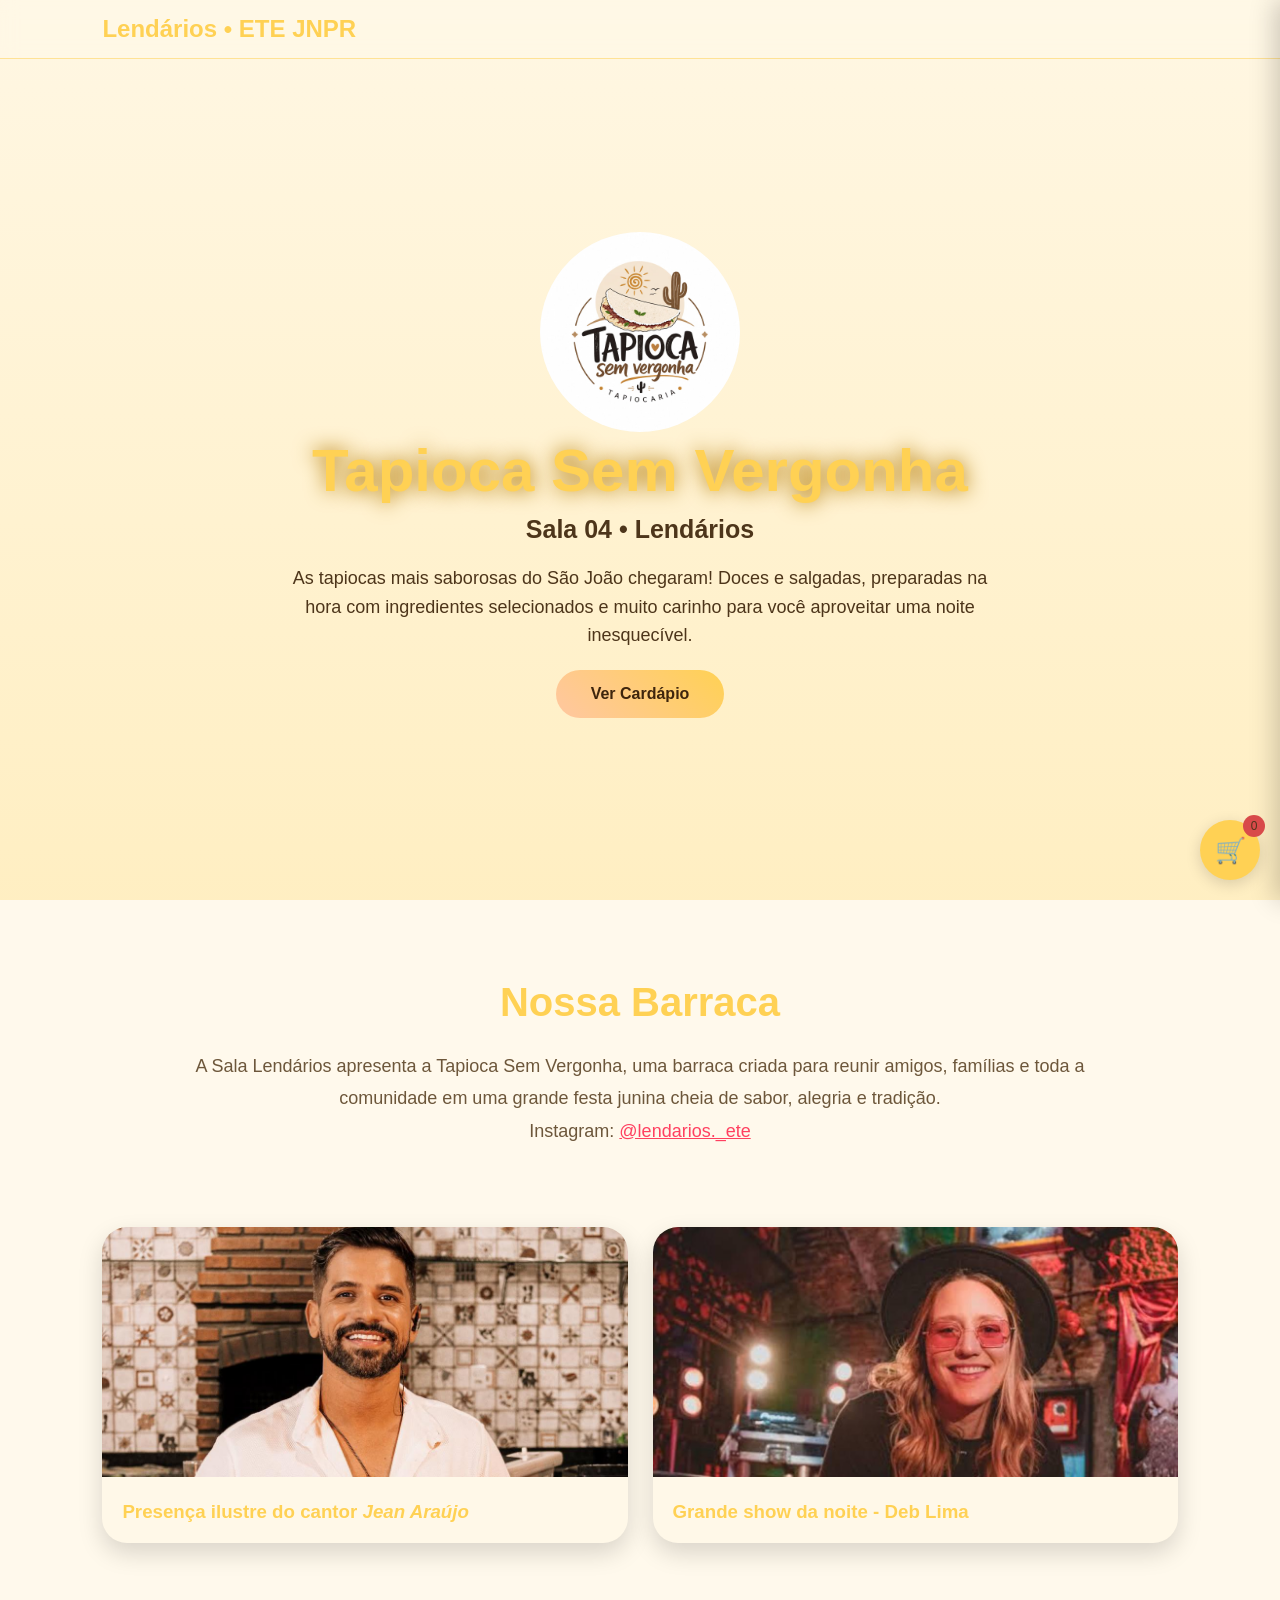
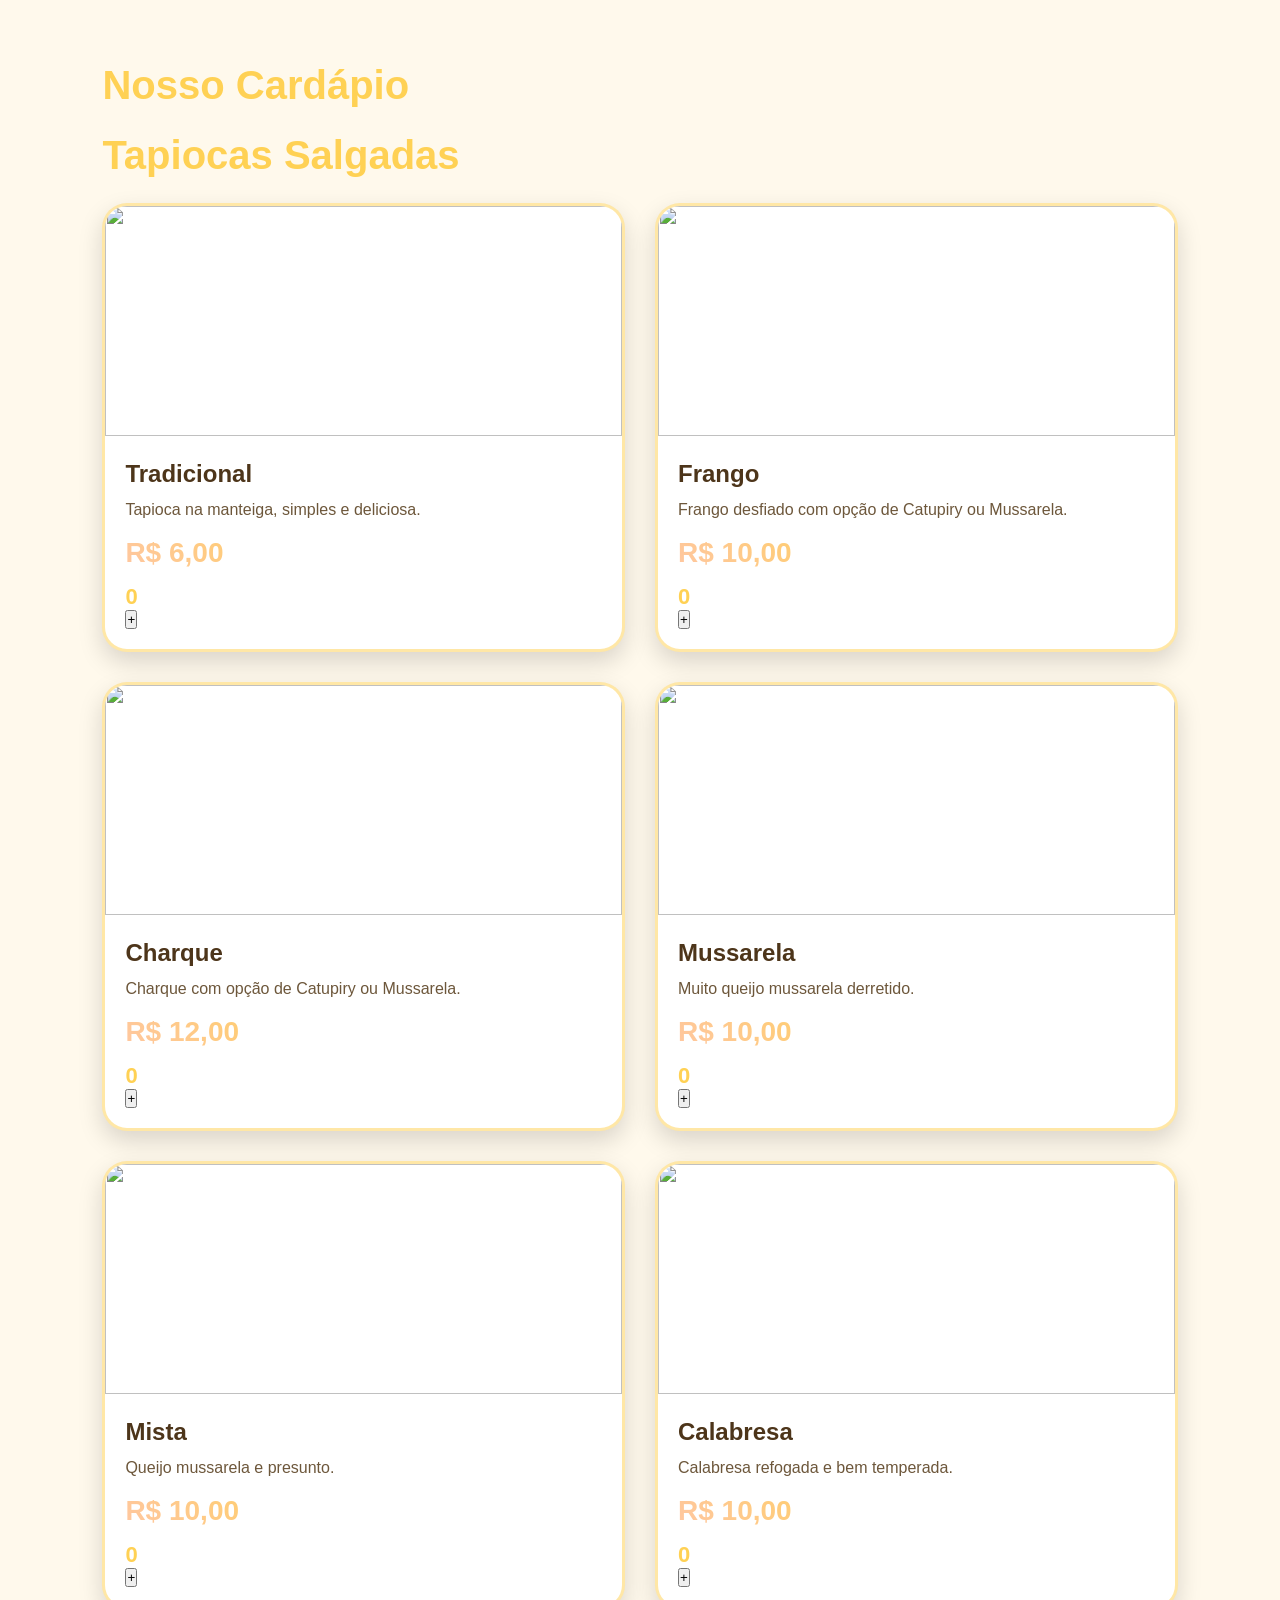
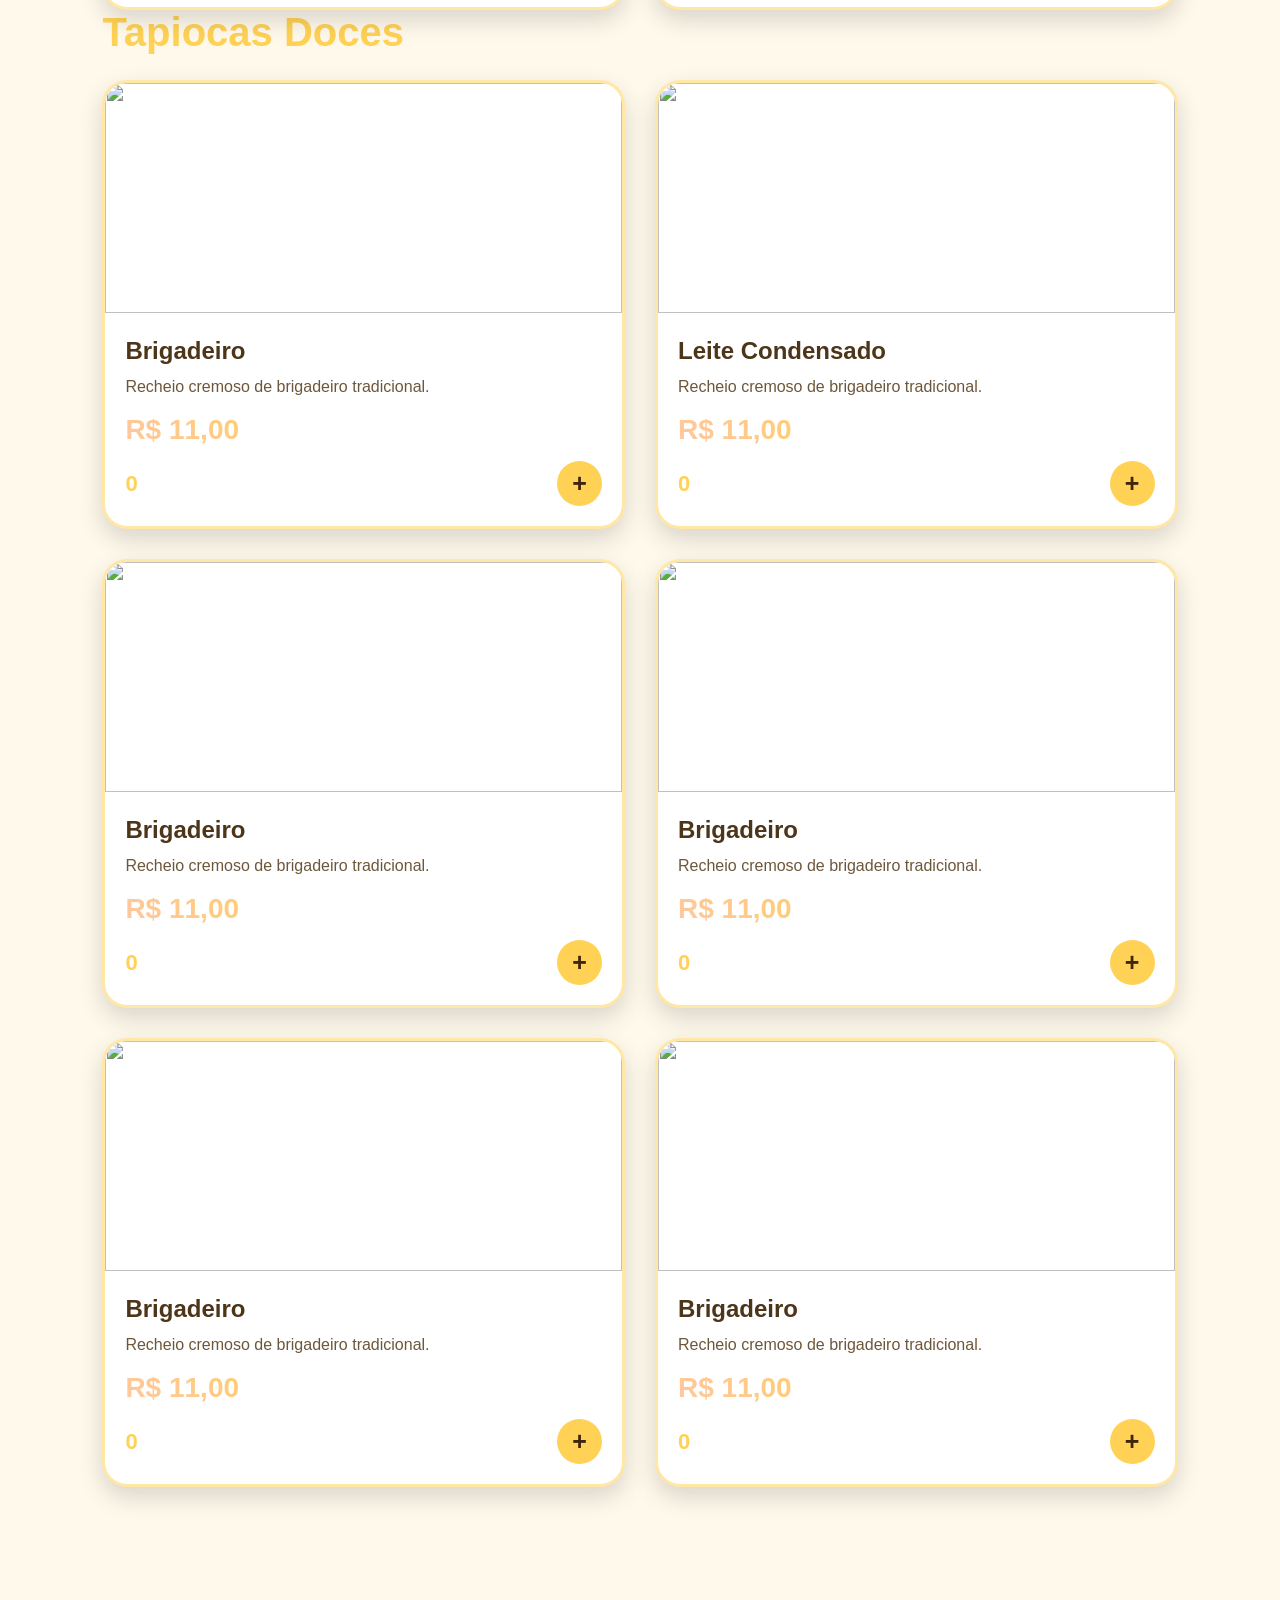
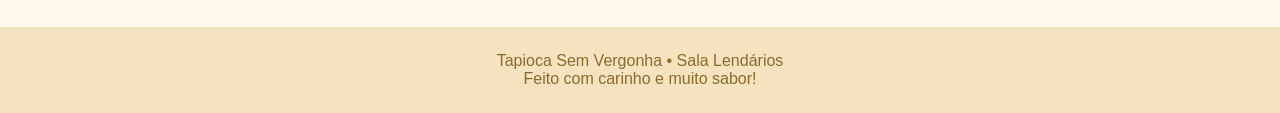
==== commit 0376ac35: "Ordem do CSS corrigido" ====
--- a/sala4.html
+++ b/sala4.html
@@ -9,8 +9,8 @@
 <link rel="preconnect" href="https://fonts.googleapis.com">
 <link rel="preconnect" href="https://fonts.gstatic.com" crossorigin>
 
+<link rel="stylesheet" href="css/sala4.css">
 <link rel="stylesheet" href="css/style.css">
-<link rel="stylesheet" href="css/sala4.css">
 
 </head>
 <body>
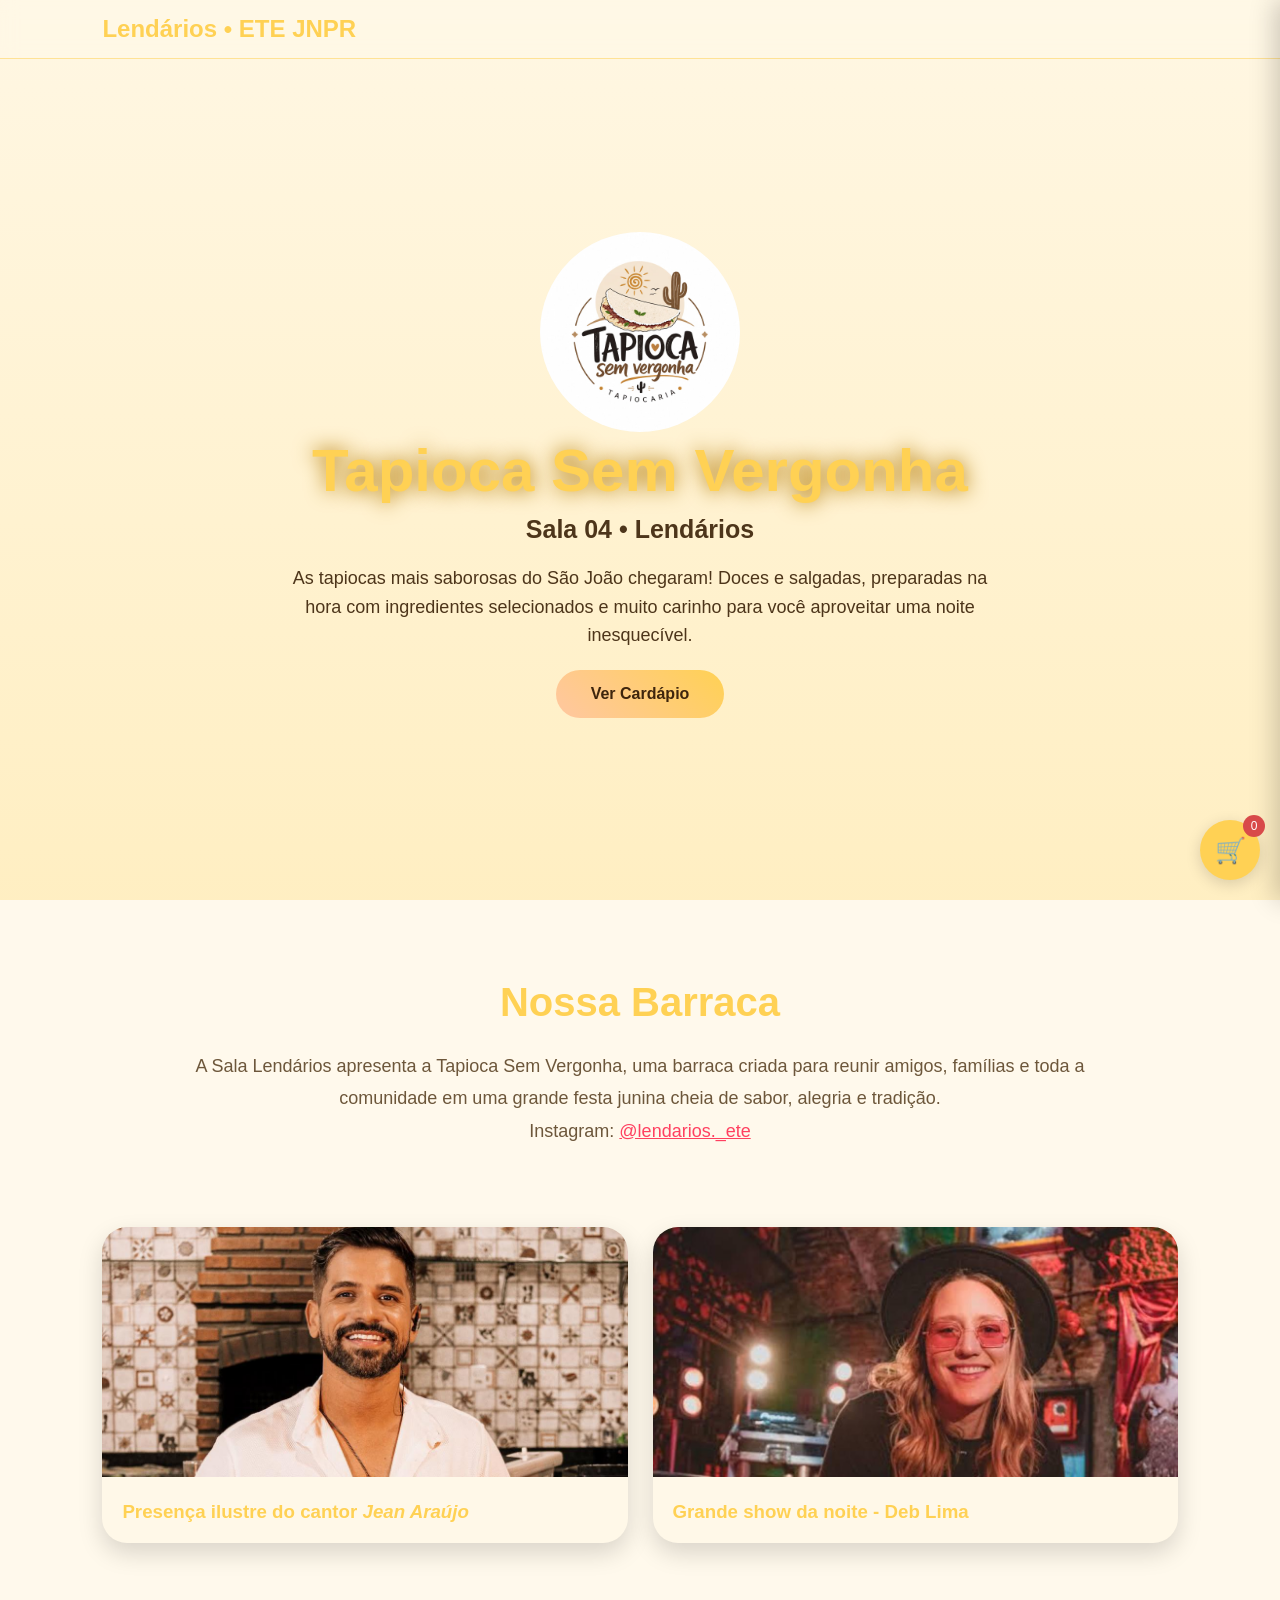
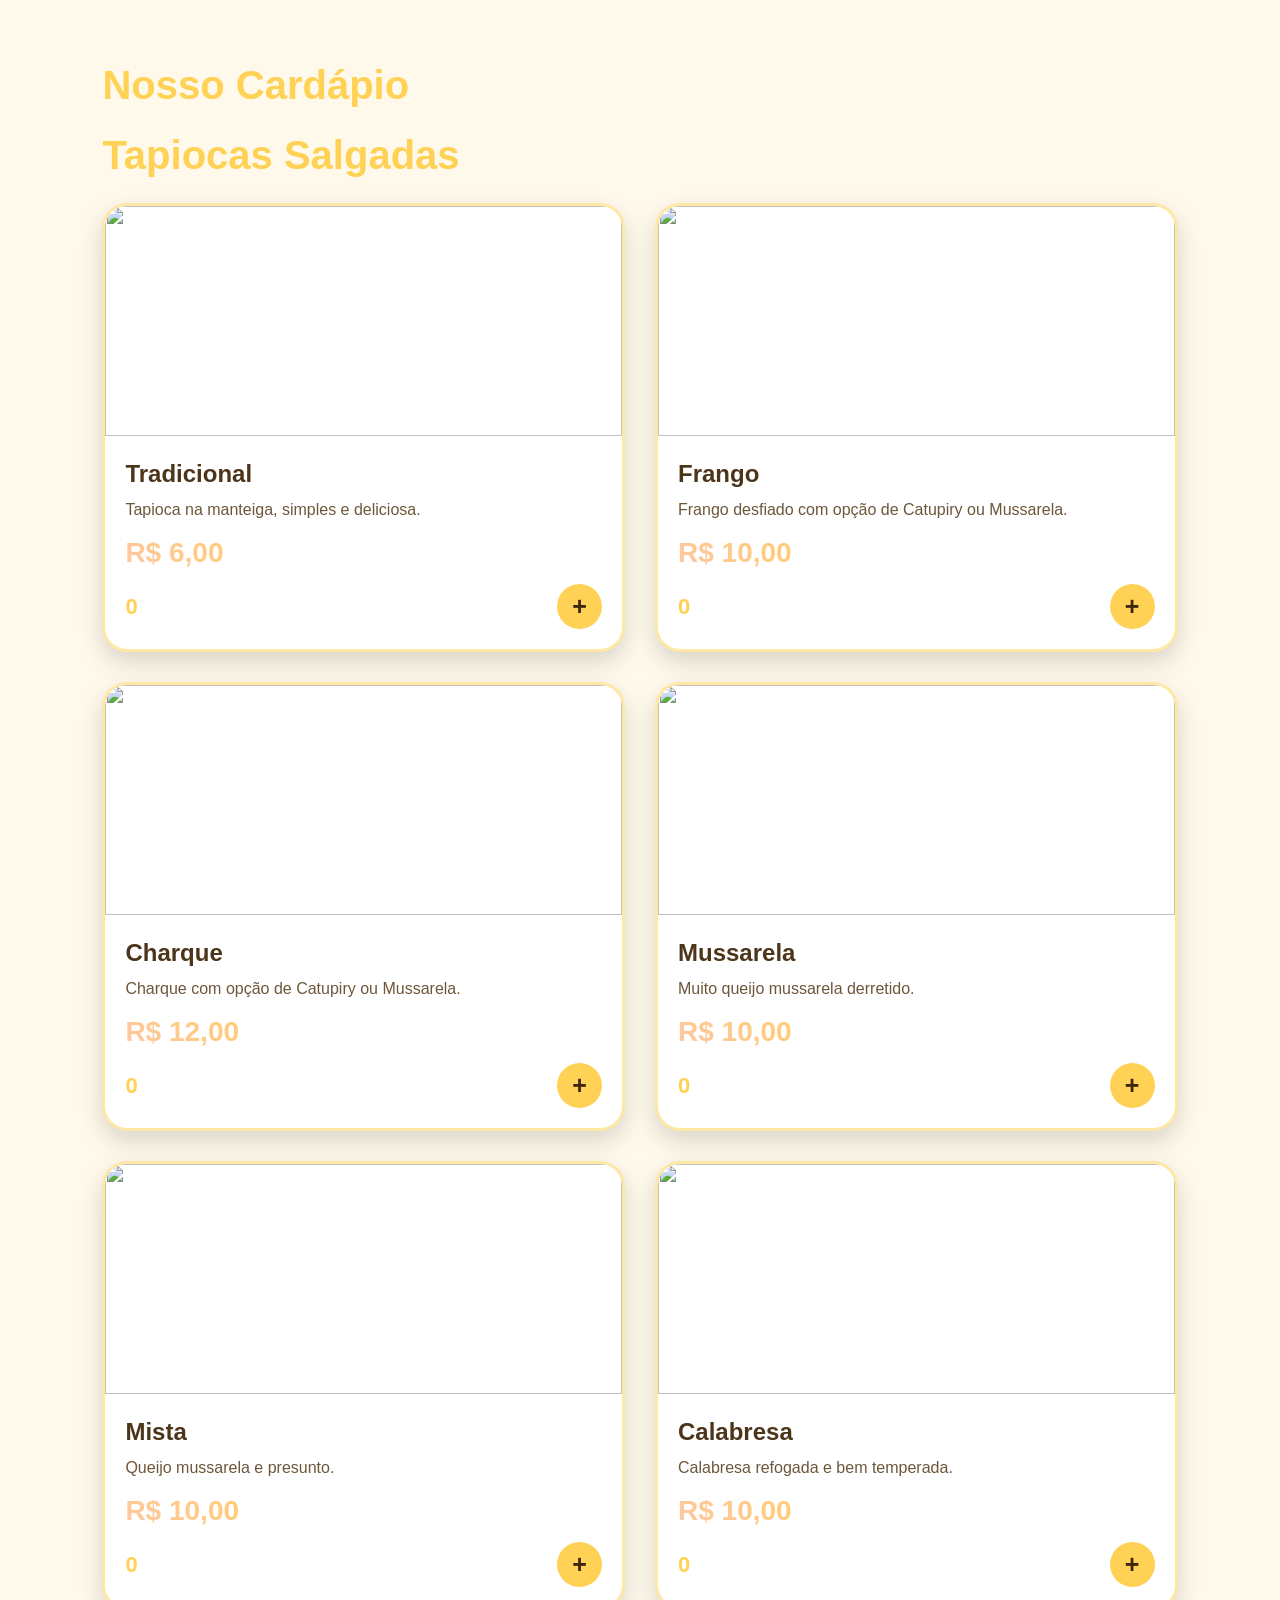
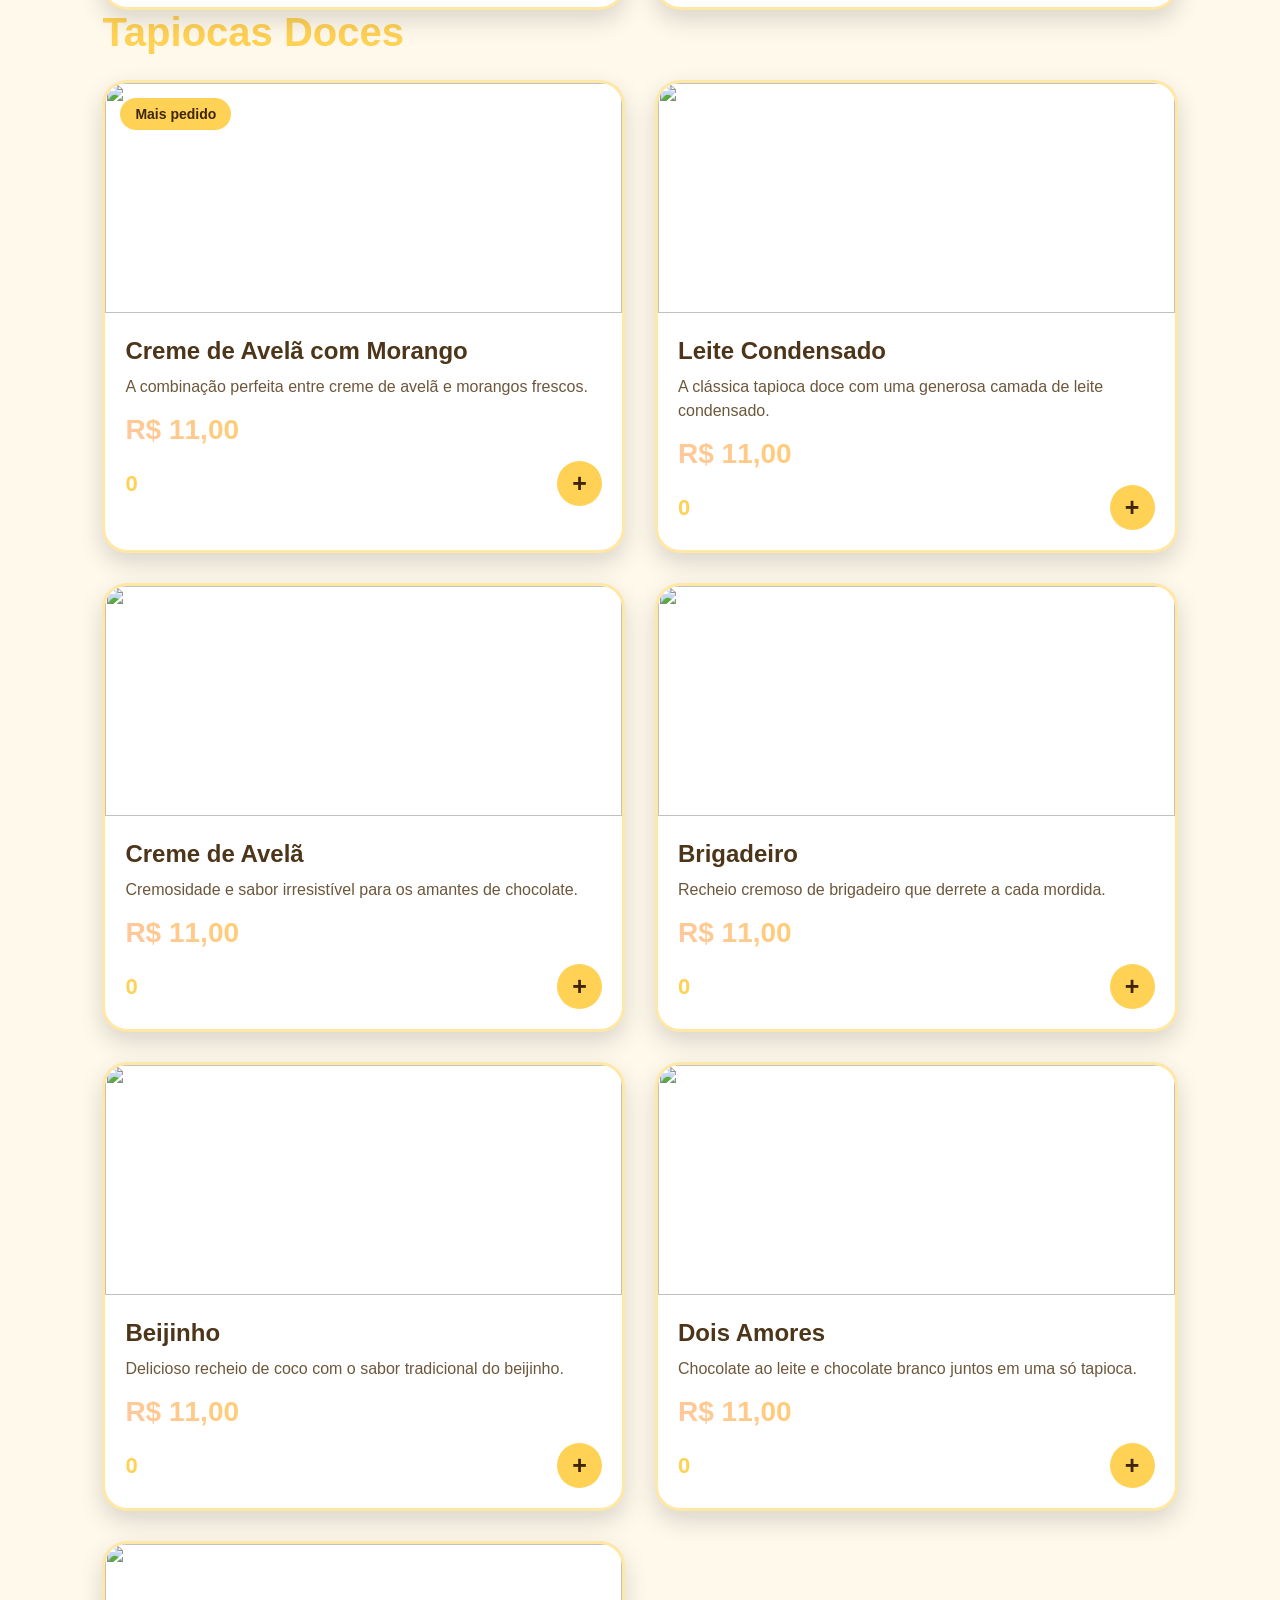
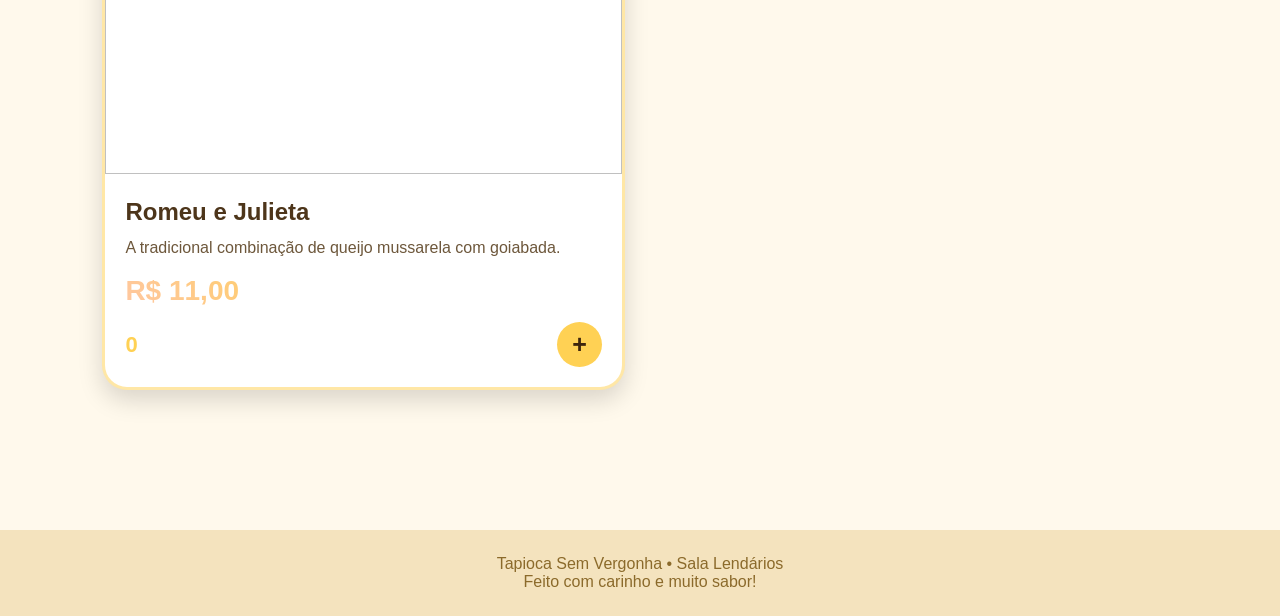
==== commit 26f168a3: "Site sala4 quase finalizado" ====
--- a/sala4.html
+++ b/sala4.html
@@ -14,6 +14,32 @@
 
 </head>
 <body>
+
+<div id="popupRecheio" class="popup">
+
+    <div class="popup-conteudo">
+
+        <h2>Escolha o recheio</h2>
+
+        <button onclick="confirmarRecheio('normal')">
+            Tradicional
+        </button>
+
+        <button onclick="confirmarRecheio('Catupiry')">
+            Com Catupiry
+        </button>
+
+        <button onclick="confirmarRecheio('Mussarela')">
+            Com Mussarela
+        </button>
+
+        <button id="cancelar" onclick="fecharPopupRecheio()">
+            Cancelar
+        </button>
+
+    </div>
+
+</div>
 
 <header class="topo">
 
@@ -128,14 +154,16 @@
 <div class="preco">
 R$ 6,00
 </div>
-
-<div class="quantidade" id="qtd-Tradicional">
-0
-</div>
-
-<button onclick="adicionar('Tradicional',6)">
-+
-</button>
+<div class="controle">
+    
+    <div class="quantidade" id="qtd-Tradicional">
+    0
+    </div>
+    
+    <button onclick="adicionar('Tradicional',6)">
+    +
+    </button>
+</div>
 </div>
 </div>
 
@@ -151,17 +179,18 @@
 <div class="preco">
 R$ 10,00
 </div>
-
-<div class="quantidade" id="qtd-Frango">
-0
-</div>
-
-<button onclick="adicionar('Frango',10)">
-+
-</button>
-</div>
-</div>
-
+<div class="controle">
+    
+    <div class="quantidade" id="qtd-Frango">
+    0
+    </div>
+    
+    <button onclick="abrirPopupRecheio('Frango',10)">
+    +
+    </button>
+</div>
+</div>
+</div>
 
 <div class="produto">
 <img src="https://encrypted-tbn0.gstatic.com/images?q=tbn:ANd9GcSkb4yGrOJceZ74VcRcWgha23p68JIV2o6vug2_Ilk7TA&s=10">
@@ -176,13 +205,15 @@
 R$ 12,00
 </div>
 
-<div class="quantidade" id="qtd-Charque">
-0
-</div>
-
-<button onclick="adicionar('Charque',12)">
-+
-</button>
+<div class="controle">
+    <div class="quantidade" id="qtd-Charque">
+    0
+    </div>
+    
+    <button onclick="abrirPopupRecheio('Charque',12)">
+    +
+    </button>
+</div>
 </div>
 </div>
 
@@ -199,13 +230,15 @@
 R$ 10,00
 </div>
 
-<div class="quantidade" id="qtd-Charque">
-0
-</div>
-
-<button onclick="adicionar('Charque',12)">
-+
-</button>
+<div class="controle">
+    <div class="quantidade" id="qtd-Mussarela">
+    0
+    </div>
+    
+    <button onclick="adicionar('Mussarela',10)">
+    +
+    </button>
+</div>
 </div>
 </div>
 
@@ -222,13 +255,15 @@
 R$ 10,00
 </div>
 
-<div class="quantidade" id="qtd-Charque">
-0
-</div>
-
-<button onclick="adicionar('Charque',12)">
-+
-</button>
+<div class="controle">
+    <div class="quantidade" id="qtd-Mista">
+    0
+    </div>
+    
+    <button onclick="adicionar('Mista',10)">
+    +
+    </button>
+</div>
 </div>
 </div>
 
@@ -245,13 +280,15 @@
 R$ 10,00
 </div>
 
-<div class="quantidade" id="qtd-Charque">
-0
-</div>
-
-<button onclick="adicionar('Charque',12)">
-+
-</button>
+<div class="controle">
+    <div class="quantidade" id="qtd-Calabresa">
+    0
+    </div>
+    
+    <button onclick="adicionar('Calabresa',10)">
+    +
+    </button>
+</div>
 </div>
 </div>
 </div>
@@ -262,135 +299,249 @@
 
 <div class="grade-cardapio">
 
-<div class="produto">
-<img src="URL_DA_IMAGEM">
-<div class="conteudo">
+<!-- Creme de Avelã com Morango -->
+
+<div class="produto">
+<div class="selo">
+Mais pedido
+</div>
+
+<img src="media/images/creme-avela-morango.jpg">
+
+<div class="conteudo">
+
+<h3>Creme de Avelã com Morango</h3>
+
+<p>
+A combinação perfeita entre creme de avelã e morangos frescos.
+</p>
+
+<div class="preco">
+R$ 11,00
+</div>
+
+<div class="controle">
+
+<div class="quantidade" id="qtd-CremeAvelaMorango">
+0
+</div>
+
+<button onclick="adicionar('Creme de Avelã com Morango',11)">
++
+</button>
+
+</div>
+
+</div>
+
+</div>
+
+<!-- Leite Condensado -->
+
+<div class="produto">
+
+<img src="media/images/leite-condensado.jpg">
+
+<div class="conteudo">
+
+<h3>Leite Condensado</h3>
+
+<p>
+A clássica tapioca doce com uma generosa camada de leite condensado.
+</p>
+
+<div class="preco">
+R$ 11,00
+</div>
+
+<div class="controle">
+
+<div class="quantidade" id="qtd-LeiteCondensado">
+0
+</div>
+
+<button onclick="adicionar('Leite Condensado',11)">
++
+</button>
+
+</div>
+
+</div>
+
+</div>
+
+<!-- Creme de Avelã -->
+
+<div class="produto">
+
+<img src="media/images/creme-avela.jpg">
+
+<div class="conteudo">
+
+<h3>Creme de Avelã</h3>
+
+<p>
+Cremosidade e sabor irresistível para os amantes de chocolate.
+</p>
+
+<div class="preco">
+R$ 11,00
+</div>
+
+<div class="controle">
+
+<div class="quantidade" id="qtd-CremeAvela">
+0
+</div>
+
+<button onclick="adicionar('Creme de Avelã',11)">
++
+</button>
+
+</div>
+
+</div>
+
+</div>
+
+<!-- Brigadeiro -->
+
+<div class="produto">
+
+<img src="media/images/brigadeiro.jpg">
+
+<div class="conteudo">
+
 <h3>Brigadeiro</h3>
-<p>
-Recheio cremoso de brigadeiro tradicional.
-</p>
-<div class="preco">
-R$ 11,00
-</div>
-<div class="controle">
+
+<p>
+Recheio cremoso de brigadeiro que derrete a cada mordida.
+</p>
+
+<div class="preco">
+R$ 11,00
+</div>
+
+<div class="controle">
+
 <div class="quantidade" id="qtd-Brigadeiro">
 0
 </div>
+
 <button onclick="adicionar('Brigadeiro',11)">
 +
 </button>
-</div>
-</div>
-</div>
-
-<div class="produto">
-<img src="URL_DA_IMAGEM">
-<div class="conteudo">
-<h3>Leite Condensado</h3>
-<p>
-Recheio cremoso de brigadeiro tradicional.
-</p>
-<div class="preco">
-R$ 11,00
-</div>
-<div class="controle">
-<div class="quantidade" id="qtd-Brigadeiro">
-0
-</div>
-<button onclick="adicionar('Brigadeiro',11)">
-+
-</button>
-</div>
-</div>
-</div>
-
-<div class="produto">
-<img src="URL_DA_IMAGEM">
-<div class="conteudo">
-<h3>Brigadeiro</h3>
-<p>
-Recheio cremoso de brigadeiro tradicional.
-</p>
-<div class="preco">
-R$ 11,00
-</div>
-<div class="controle">
-<div class="quantidade" id="qtd-Brigadeiro">
-0
-</div>
-<button onclick="adicionar('Brigadeiro',11)">
-+
-</button>
-</div>
-</div>
-</div>
-
-<div class="produto">
-<img src="URL_DA_IMAGEM">
-<div class="conteudo">
-<h3>Brigadeiro</h3>
-<p>
-Recheio cremoso de brigadeiro tradicional.
-</p>
-<div class="preco">
-R$ 11,00
-</div>
-<div class="controle">
-<div class="quantidade" id="qtd-Brigadeiro">
-0
-</div>
-<button onclick="adicionar('Brigadeiro',11)">
-+
-</button>
-</div>
-</div>
-</div>
-
-<div class="produto">
-<img src="URL_DA_IMAGEM">
-<div class="conteudo">
-<h3>Brigadeiro</h3>
-<p>
-Recheio cremoso de brigadeiro tradicional.
-</p>
-<div class="preco">
-R$ 11,00
-</div>
-<div class="controle">
-<div class="quantidade" id="qtd-Brigadeiro">
-0
-</div>
-<button onclick="adicionar('Brigadeiro',11)">
-+
-</button>
-</div>
-</div>
-</div>
-
-<div class="produto">
-<img src="URL_DA_IMAGEM">
-<div class="conteudo">
-<h3>Brigadeiro</h3>
-<p>
-Recheio cremoso de brigadeiro tradicional.
-</p>
-<div class="preco">
-R$ 11,00
-</div>
-<div class="controle">
-<div class="quantidade" id="qtd-Brigadeiro">
-0
-</div>
-<button onclick="adicionar('Brigadeiro',11)">
-+
-</button>
-</div>
-</div>
-</div>
-
-</div>
-
-</div>
+
+</div>
+
+</div>
+
+</div>
+
+<!-- Beijinho -->
+
+<div class="produto">
+
+<img src="media/images/beijinho.jpg">
+
+<div class="conteudo">
+
+<h3>Beijinho</h3>
+
+<p>
+Delicioso recheio de coco com o sabor tradicional do beijinho.
+</p>
+
+<div class="preco">
+R$ 11,00
+</div>
+
+<div class="controle">
+
+<div class="quantidade" id="qtd-Beijinho">
+0
+</div>
+
+<button onclick="adicionar('Beijinho',11)">
++
+</button>
+
+</div>
+
+</div>
+
+</div>
+
+<!-- Dois Amores -->
+
+<div class="produto">
+
+<img src="media/images/dois-amores.jpg">
+
+<div class="conteudo">
+
+<h3>Dois Amores</h3>
+
+<p>
+Chocolate ao leite e chocolate branco juntos em uma só tapioca.
+</p>
+
+<div class="preco">
+R$ 11,00
+</div>
+
+<div class="controle">
+
+<div class="quantidade" id="qtd-DoisAmores">
+0
+</div>
+
+<button onclick="adicionar('Dois Amores',11)">
++
+</button>
+
+</div>
+
+</div>
+
+</div>
+
+<!-- Romeu e Julieta -->
+
+<div class="produto">
+
+<img src="media/images/romeu-julieta.jpg">
+
+<div class="conteudo">
+
+<h3>Romeu e Julieta</h3>
+
+<p>
+A tradicional combinação de queijo mussarela com goiabada.
+</p>
+
+<div class="preco">
+R$ 11,00
+</div>
+
+<div class="controle">
+
+<div class="quantidade" id="qtd-RomeuJulieta">
+0
+</div>
+
+<button onclick="adicionar('Romeu e Julieta',11)">
++
+</button>
+
+</div>
+
+</div>
+
+</div>
+
+</div>
+
 </section>
 <div class="painel-carrinho" id="carrinho">
 
@@ -432,6 +583,6 @@
 </div>
 
 <script src="js/script.js"></script>
-<script src="js/sala3.js"></script>
+<script src="js/sala4.js"></script>
 </body>
 </html>
--- a/css/sala4.css
+++ b/css/sala4.css
@@ -43,7 +43,7 @@
         var(--overlay-hero-1),
         var(--overlay-hero-2)
     ),
-    url("https://encrypted-tbn0.gstatic.com/images?q=tbn:ANd9GcRfKj8SmOSbABeQCbsS36Gp6jxiptu703fF07DALZwj0g&s=10");
+    url("https://images.unsplash.com/photo-1504674900247-0877df9cc836");
 }
 
 .produto{
--- a/css/style.css
+++ b/css/style.css
@@ -316,7 +316,7 @@
     right:-5px;
 
     background:var(--cor-vermelho);
-    color: var(--cor-texto);
+    color: white;
     width:22px;
     height:22px;
 
@@ -326,6 +326,7 @@
     display:flex;
     align-items:center;
     justify-content:center;
+
 }
 
 footer {
@@ -384,12 +385,12 @@
 }
 
 #cancelar {
-    background-color: rgb(194, 0, 0);
-    color: white;
+    background-color: var(--cor-vermelho);
+    color: var(--cor-texto);
 }
 
 .popup-conteudo button {
-    background-color: gold;
+    background-color: var(--cor-dourado);
 }
 
 .popup.abrir{
@@ -397,7 +398,7 @@
 }
 
 .popup-conteudo{
-    background:#2d160b;
+    background: var(--cor-fundo-secundaria);
     padding:30px;
     border-radius:20px;
     width:90%;
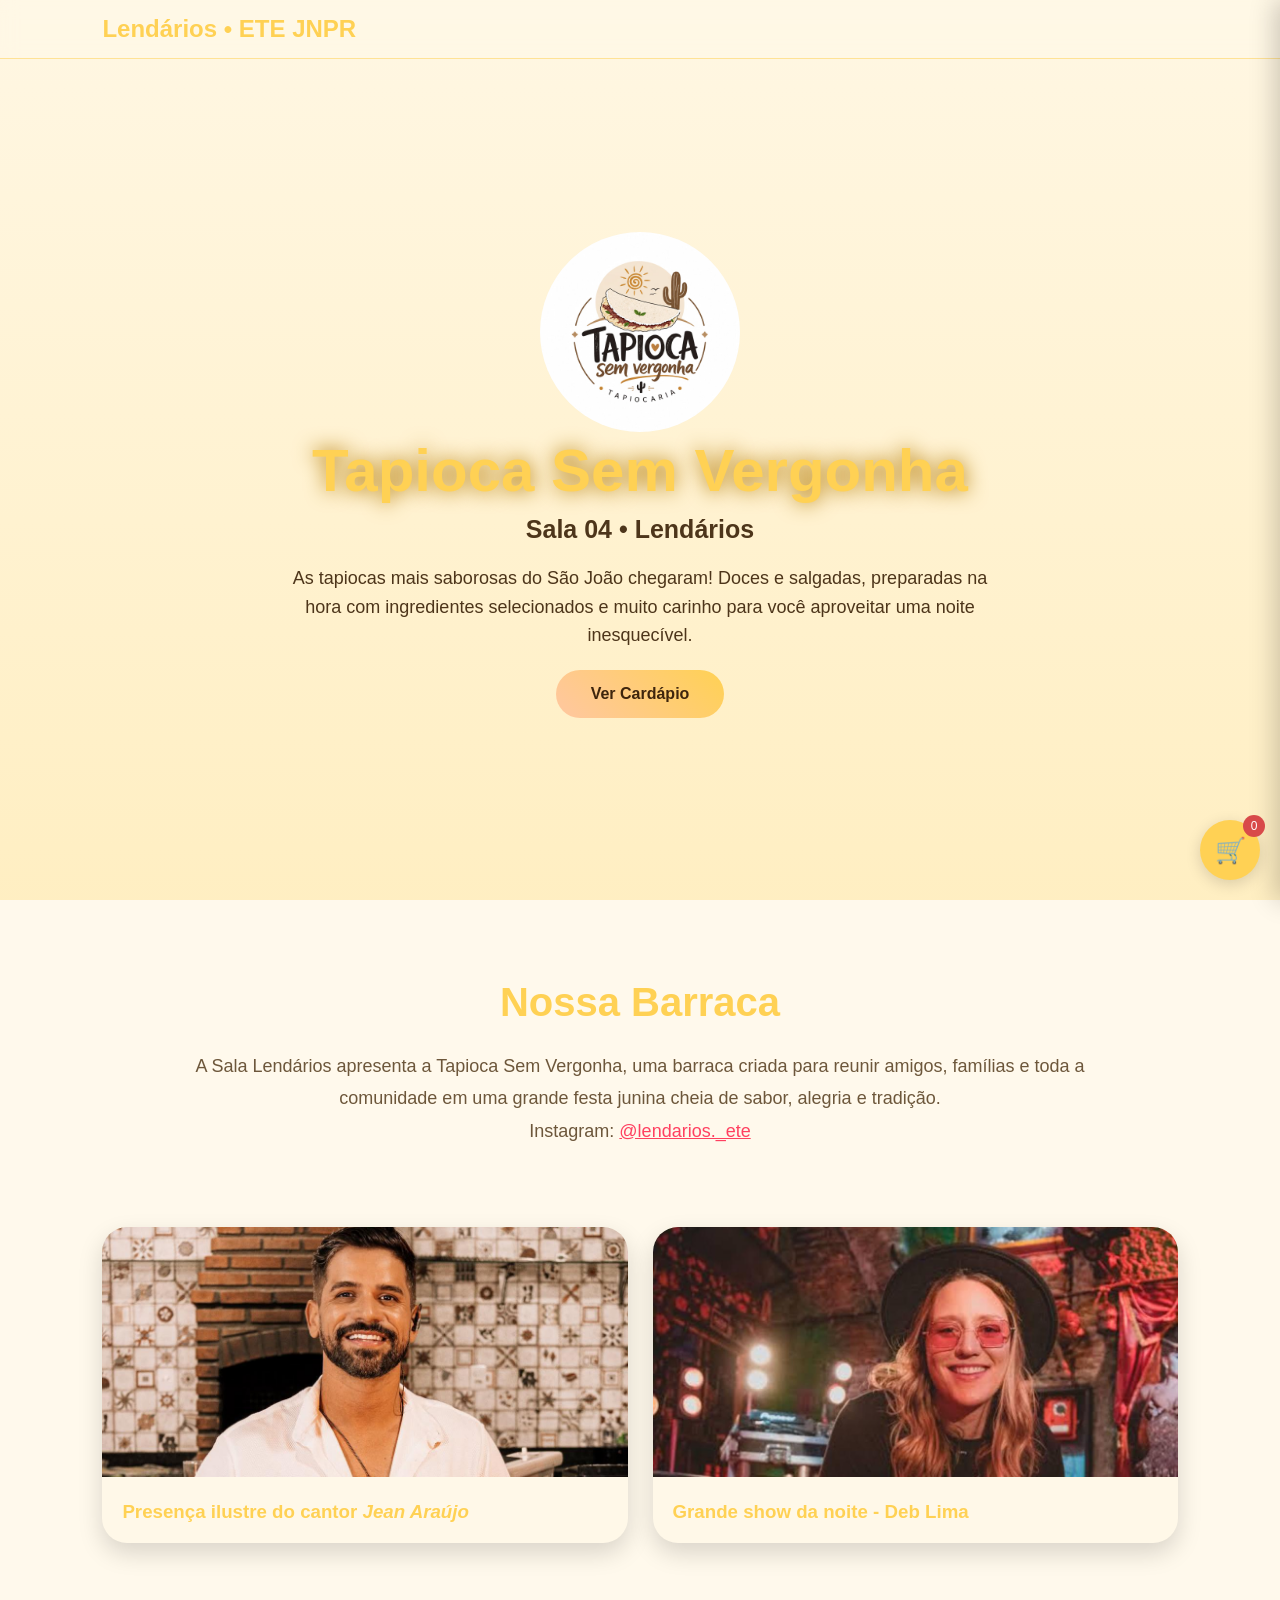
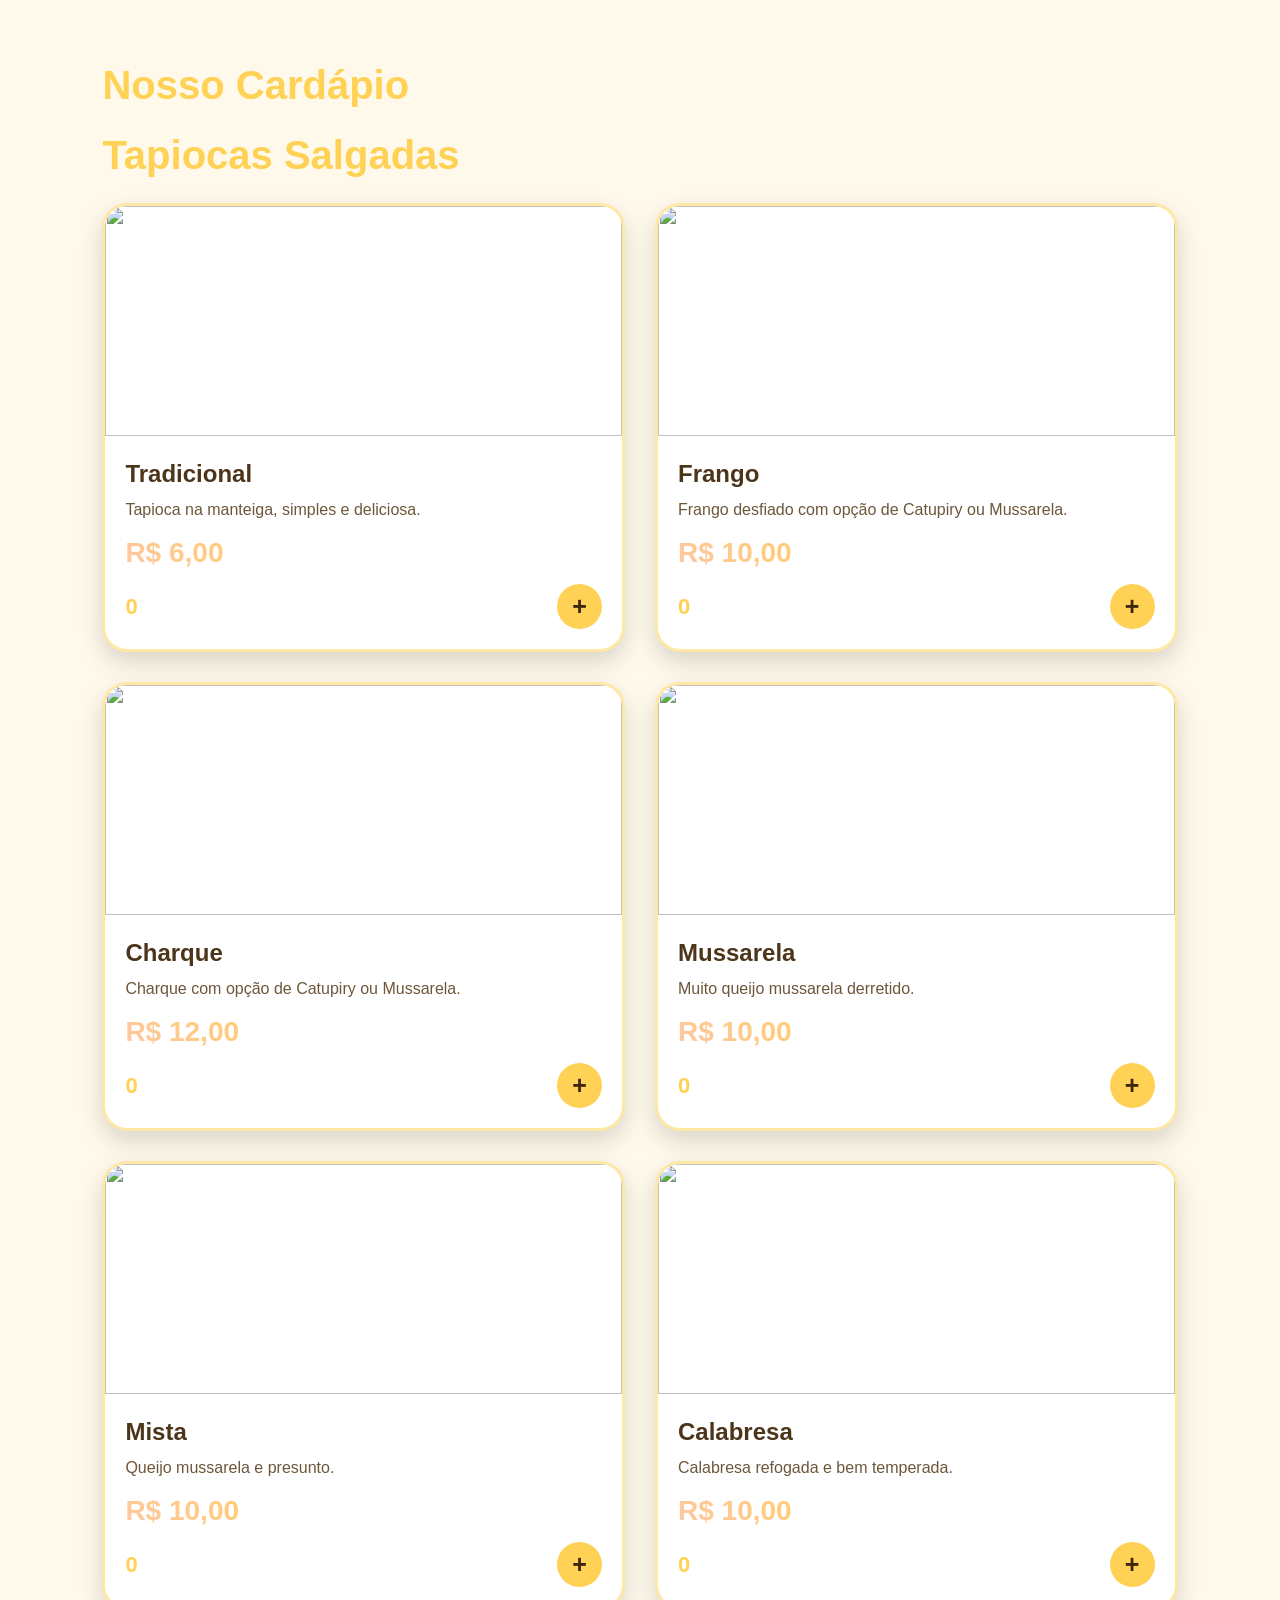
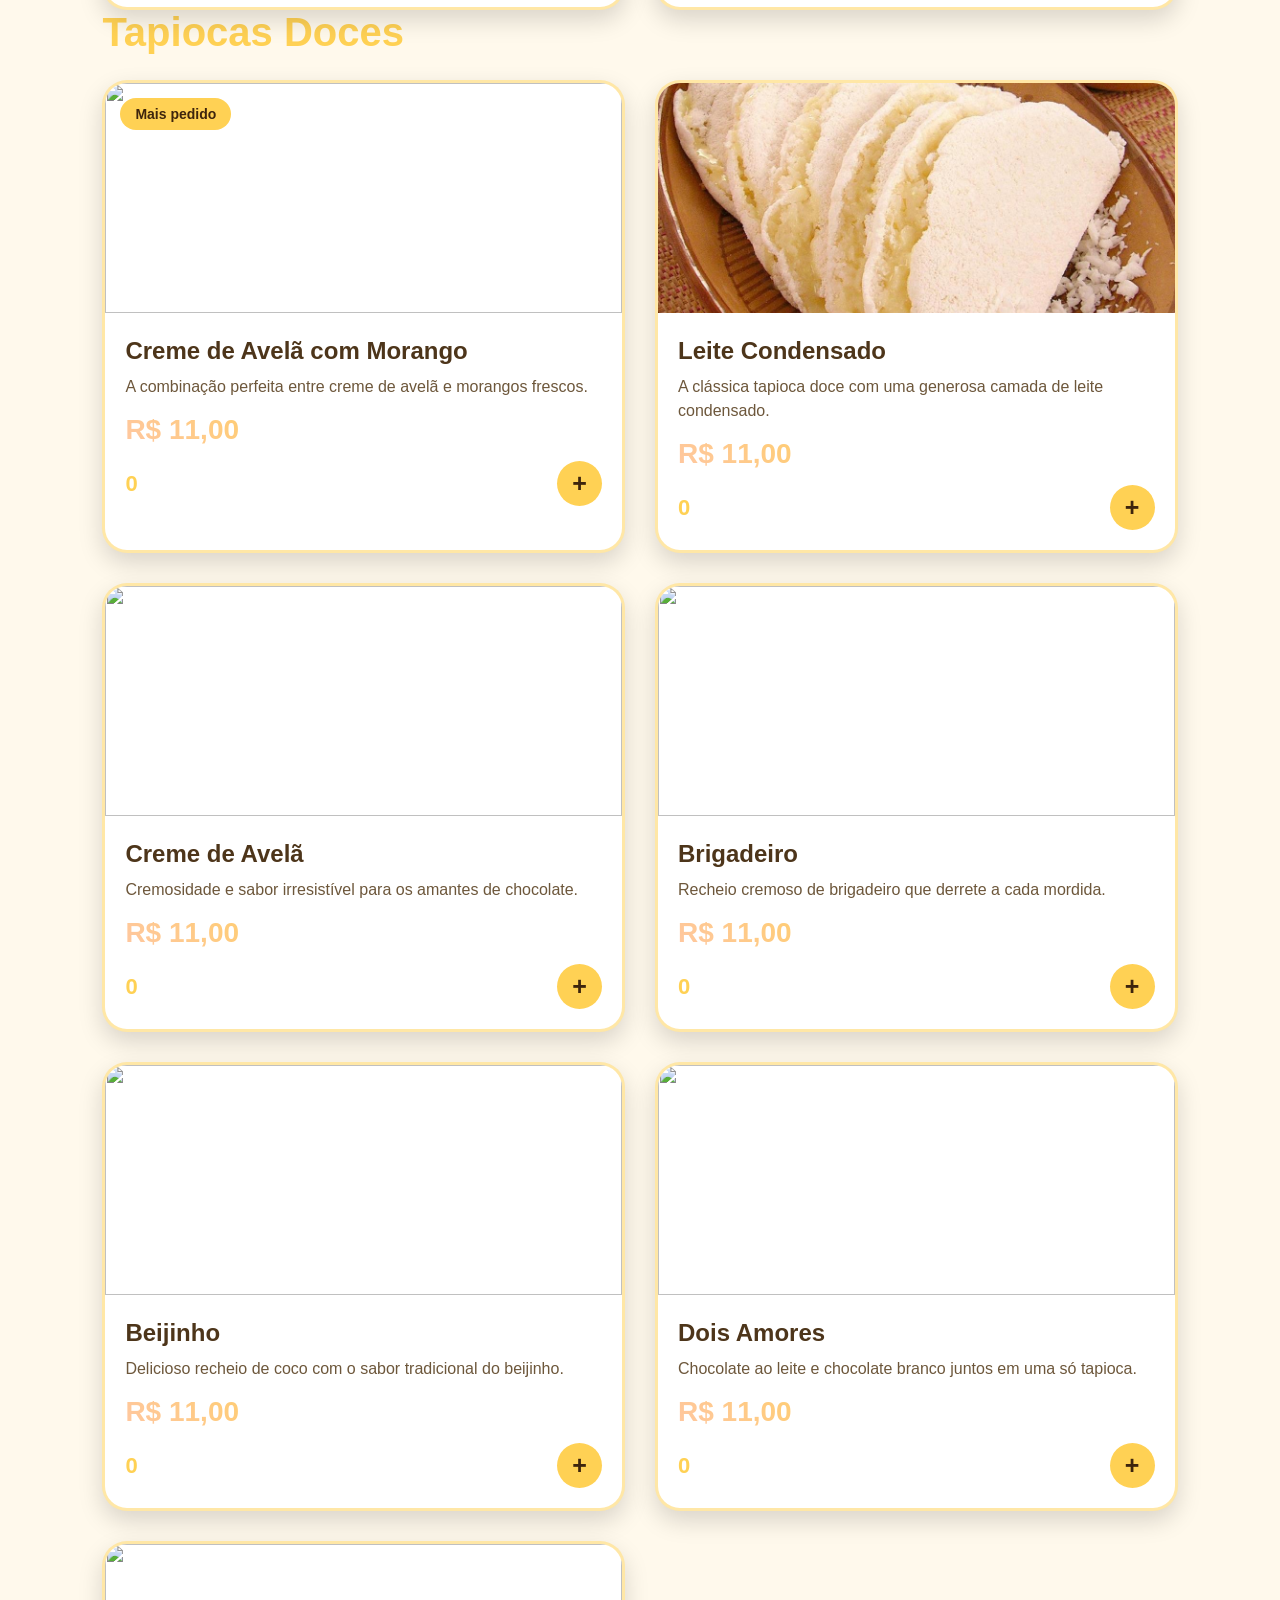
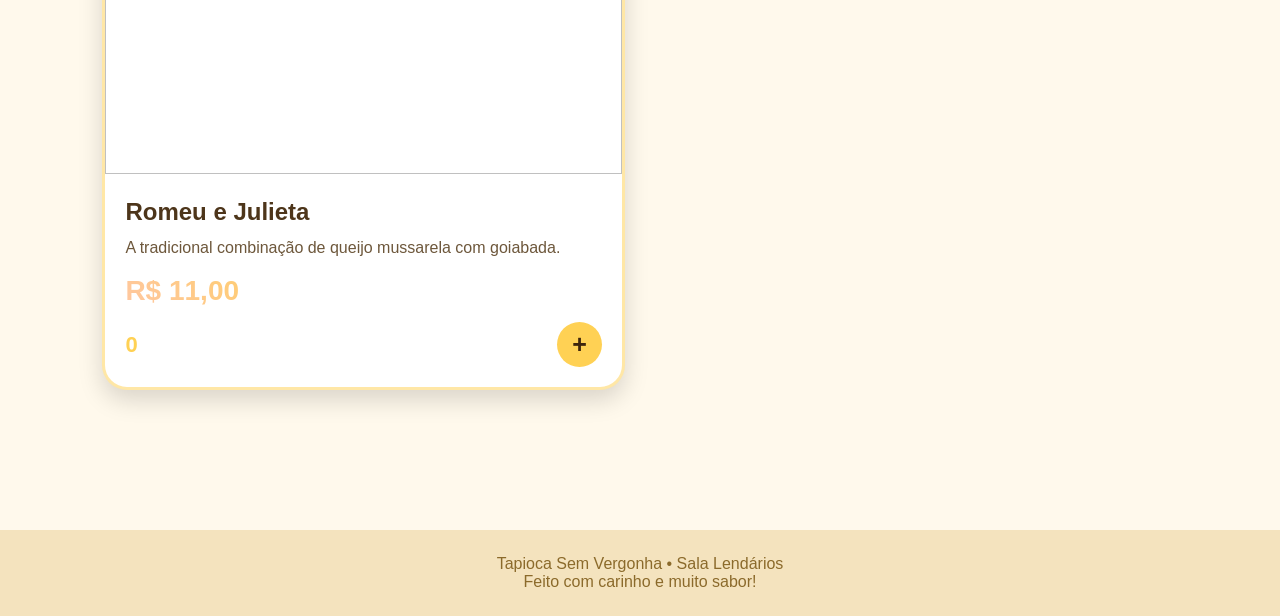
==== commit eb7e88e5: "Imagens adicionadas e Nomes corrigidos" ====
--- a/sala4.html
+++ b/sala4.html
@@ -218,7 +218,7 @@
 </div>
 
 <div class="produto">
-<img src="https://encrypted-tbn0.gstatic.com/images?q=tbn:ANd9GcR3RYagmjqa_Xf0fICVjuMVEo4DY7pKmD2_VCRdpvUIQQ&s=10">
+<img src="https://encrypted-tbn0.gstatic.com/images?q=tbn:ANd9GcSbD-BjhLxriQ4-Mo3BW3zfRz5irz94aQU9Pl6dHC1Acw&s=10">
 <div class="conteudo">
 <h3>Mussarela</h3>
 
@@ -243,7 +243,7 @@
 </div>
 
 <div class="produto">
-<img src="https://encrypted-tbn0.gstatic.com/images?q=tbn:ANd9GcR3RYagmjqa_Xf0fICVjuMVEo4DY7pKmD2_VCRdpvUIQQ&s=10">
+<img src="https://encrypted-tbn0.gstatic.com/images?q=tbn:ANd9GcTCaksWBi9E3RoBzFhRYK_864VD1kr-HrUtIgutgyJNFw&s=10">
 <div class="conteudo">
 <h3>Mista</h3>
 
@@ -268,7 +268,7 @@
 </div>
 
 <div class="produto">
-<img src="https://encrypted-tbn0.gstatic.com/images?q=tbn:ANd9GcR3RYagmjqa_Xf0fICVjuMVEo4DY7pKmD2_VCRdpvUIQQ&s=10">
+<img src="https://encrypted-tbn0.gstatic.com/images?q=tbn:ANd9GcSogkNRSO7T8h-N1pRhxl3mOZNVgiRPY_c0t7R2gNaSLw&s=10">
 <div class="conteudo">
 <h3>Calabresa</h3>
 
@@ -306,7 +306,7 @@
 Mais pedido
 </div>
 
-<img src="media/images/creme-avela-morango.jpg">
+<img src="https://encrypted-tbn0.gstatic.com/images?q=tbn:ANd9GcS7iPJoG8cR21mEY5PBHH2CApIZMIWTQ_MwBfHiE9E64w&s=10">
 
 <div class="conteudo">
 
@@ -340,7 +340,7 @@
 
 <div class="produto">
 
-<img src="media/images/leite-condensado.jpg">
+<img src="media/images/tapioca.jpeg">
 
 <div class="conteudo">
 
@@ -374,7 +374,7 @@
 
 <div class="produto">
 
-<img src="media/images/creme-avela.jpg">
+<img src="https://encrypted-tbn0.gstatic.com/images?q=tbn:ANd9GcT6ssjlQHbpqgITc7jI3h0qn7ArVwYOzDReZhz_-Q0PRQ&s=10">
 
 <div class="conteudo">
 
@@ -408,7 +408,7 @@
 
 <div class="produto">
 
-<img src="media/images/brigadeiro.jpg">
+<img src="https://encrypted-tbn0.gstatic.com/images?q=tbn:ANd9GcT9LH2dyi59yQeuDXSui7mQkBhFnSiz5iGC6Gkm5tSPhQ&s=10">
 
 <div class="conteudo">
 
@@ -442,7 +442,7 @@
 
 <div class="produto">
 
-<img src="media/images/beijinho.jpg">
+<img src="https://encrypted-tbn0.gstatic.com/images?q=tbn:ANd9GcRss_I1Rr7v5XryrbLTj4gGRklbZ2_zUCmiCCaMTLjEYQ&s=10">
 
 <div class="conteudo">
 
@@ -476,7 +476,7 @@
 
 <div class="produto">
 
-<img src="media/images/dois-amores.jpg">
+<img src="https://encrypted-tbn0.gstatic.com/images?q=tbn:ANd9GcSbXdaohi58h0c-yf0snLj1MQAHAPyPzgpDn8NvyiMrsQ&s=10">
 
 <div class="conteudo">
 
@@ -510,7 +510,7 @@
 
 <div class="produto">
 
-<img src="media/images/romeu-julieta.jpg">
+<img src="https://encrypted-tbn0.gstatic.com/images?q=tbn:ANd9GcQFRZ7kbXE5gK7OOe-01AdK6QKkgxo7OdwFNpBhKCO1zw&s=10">
 
 <div class="conteudo">
 
@@ -578,6 +578,31 @@
 
 <div class="contador">
 0
+</div>
+
+</div>
+
+<div id="popupNome" class="popup">
+
+<div class="popup-conteudo">
+
+    <h2>Qual o seu nome?</h2>
+
+    <p>É necessário seu nome para que o operador do caixa possa confirmar que o pedido realmente é seu.</p>
+
+    <input
+        type="text"
+        id="nomeCliente"
+        placeholder="Digite seu nome">
+
+    <button onclick="enviarPedido()">
+        Confirmar Pedido
+    </button>
+
+    <button id="cancelar" onclick="fecharPopupNome()">
+        Cancelar
+    </button>
+
 </div>
 
 </div>
--- a/css/sala4.css
+++ b/css/sala4.css
@@ -57,4 +57,15 @@
 }
 a {
     color: rgb(255, 64, 96);
+}
+.popup-conteudo input{
+    padding:12px;
+    border:none;
+    border-radius:10px;
+    font-size:16px;
+    outline:none;
+}
+.popup-conteudo p {
+    font-size: small;
+    text-align: center;
 }
